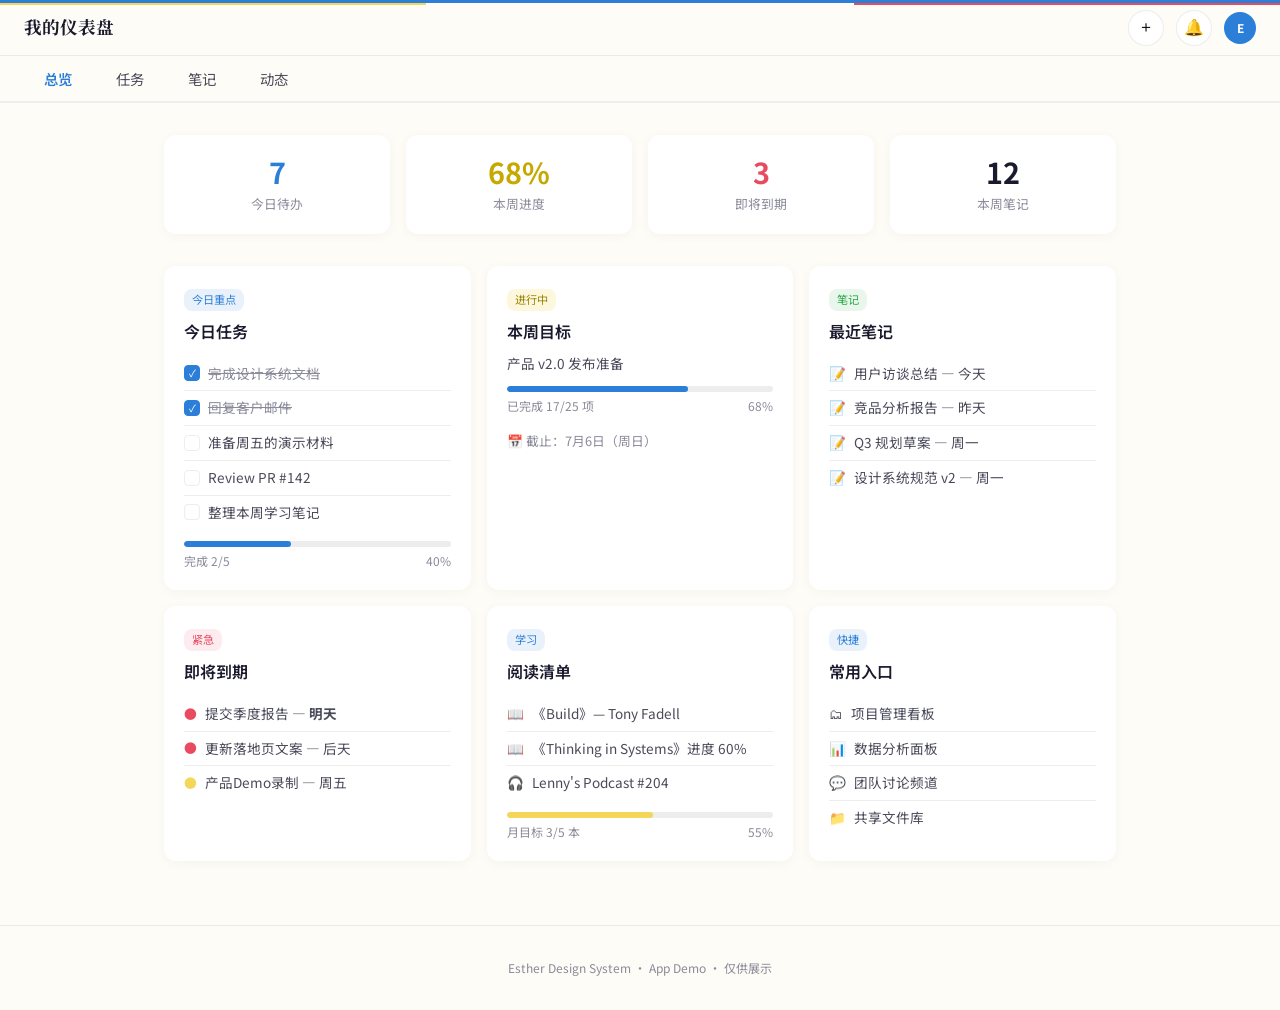
==== demo-app.html @ 191d3733 "del" ====
<!DOCTYPE html>
<html lang="zh-CN">
<head>
  <meta charset="UTF-8">
  <meta name="viewport" content="width=device-width, initial-scale=1.0">
  <title>个人仪表盘 — Demo</title>
  <link rel="preconnect" href="https://fonts.googleapis.com">
  <link rel="preconnect" href="https://fonts.gstatic.com" crossorigin>
  <link href="https://fonts.googleapis.com/css2?family=Noto+Sans+SC:wght@400;500;700&family=Noto+Serif+SC:wght@700&display=swap" rel="stylesheet">
  <style>
    /* === CSS变量 === */
    :root {
      --blue: #2B7FD8;
      --yellow: #F4D758;
      --red: #E84A5F;
      --cream: #fefcf6;
      --ink: #1A1A2E;
      --ink-light: #4A4A5A;
      --ink-faint: #8A8A9A;
      --card-bg: #fff;
      --border: rgba(26,26,26,.08);
    }

    *, *::before, *::after { box-sizing: border-box; margin: 0; padding: 0; }

    body {
      font-family: 'Noto Sans SC', -apple-system, 'PingFang SC', 'Helvetica Neue', sans-serif;
      font-size: 15px;
      line-height: 1.6;
      color: var(--ink);
      background: var(--cream);
    }

    ::selection {
      background: var(--yellow);
      color: var(--ink);
    }

    /* === 三色装饰条 === */
    body::before {
      content: '';
      position: fixed;
      top: 0;
      left: 0;
      right: 0;
      height: 3px;
      background: var(--blue);
      z-index: 9999;
    }
    body::after {
      content: '';
      position: fixed;
      top: 3px;
      left: 0;
      width: 33.3%;
      height: 2px;
      background: var(--yellow);
      z-index: 9999;
    }
    .tricolor-red {
      position: fixed;
      top: 3px;
      right: 0;
      width: 33.3%;
      height: 2px;
      background: var(--red);
      z-index: 9999;
      pointer-events: none;
    }

    /* === Fixed Header === */
    .app-header {
      position: sticky;
      top: 0;
      z-index: 100;
      height: 56px;
      background: var(--cream);
      border-bottom: 1px solid var(--border);
      display: flex;
      align-items: center;
      justify-content: space-between;
      padding: 0 1.5rem;
    }

    .app-header h1 {
      font-family: 'Noto Serif SC', serif;
      font-size: 1.1rem;
      font-weight: 700;
    }

    .header-actions {
      display: flex;
      align-items: center;
      gap: 12px;
    }

    .btn-icon {
      width: 36px;
      height: 36px;
      border-radius: 50%;
      border: 1.5px solid var(--border);
      background: var(--card-bg);
      cursor: pointer;
      display: flex;
      align-items: center;
      justify-content: center;
      font-size: 1rem;
      transition: all .2s;
    }

    .btn-icon:hover {
      border-color: var(--blue);
      color: var(--blue);
    }

    .avatar {
      width: 32px;
      height: 32px;
      border-radius: 50%;
      background: var(--blue);
      color: #fff;
      display: flex;
      align-items: center;
      justify-content: center;
      font-size: 0.75rem;
      font-weight: 700;
    }

    /* === Tab栏 === */
    .tab-bar {
      display: flex;
      gap: 4px;
      overflow-x: auto;
      border-bottom: 2px solid #eee;
      padding: 0 1.5rem;
      background: var(--cream);
      position: sticky;
      top: 56px;
      z-index: 99;
    }

    .tab {
      padding: 12px 20px;
      border: none;
      background: transparent;
      cursor: pointer;
      font-size: 0.9rem;
      color: var(--ink-light);
      border-bottom: 2px solid transparent;
      margin-bottom: -2px;
      transition: all .2s;
      white-space: nowrap;
      font-family: inherit;
    }

    .tab.active {
      border-bottom-color: var(--blue);
      color: var(--blue);
      font-weight: 600;
    }

    .tab:hover:not(.active) {
      color: var(--ink);
    }

    /* === 内容区 === */
    .app-content {
      max-width: 1000px;
      margin: 0 auto;
      padding: 2rem 1.5rem;
    }

    /* === 统计条 === */
    .stats-row {
      display: grid;
      grid-template-columns: repeat(auto-fit, minmax(140px, 1fr));
      gap: 1rem;
      margin-bottom: 2rem;
    }

    .stat-card {
      background: var(--card-bg);
      border-radius: 12px;
      padding: 1.25rem;
      box-shadow: 0 2px 12px rgba(0,0,0,.04);
      text-align: center;
    }

    .stat-card .stat-number {
      font-size: 1.8rem;
      font-weight: 700;
      color: var(--ink);
      line-height: 1.2;
    }

    .stat-card .stat-number.blue { color: var(--blue); }
    .stat-card .stat-number.yellow { color: #c5a800; }
    .stat-card .stat-number.red { color: var(--red); }

    .stat-card .stat-label {
      font-size: 0.8rem;
      color: var(--ink-faint);
      margin-top: 4px;
    }

    /* === 卡片网格 === */
    .card-grid {
      display: grid;
      grid-template-columns: repeat(auto-fill, minmax(280px, 1fr));
      gap: 1rem;
    }

    .app-card {
      background: var(--card-bg);
      border-radius: 12px;
      padding: 1.25rem;
      box-shadow: 0 2px 12px rgba(0,0,0,.04);
      transition: transform .2s, box-shadow .2s;
      cursor: pointer;
    }

    .app-card:hover {
      transform: translateY(-2px);
      box-shadow: 0 8px 24px rgba(0,0,0,.08);
    }

    .app-card h3 {
      font-size: 1rem;
      font-weight: 600;
      margin-bottom: 0.5rem;
    }

    .app-card p {
      font-size: 0.85rem;
      color: var(--ink-light);
    }

    .card-badge {
      display: inline-block;
      padding: 2px 8px;
      border-radius: 8px;
      font-size: 0.7rem;
      background: rgba(43,127,216,0.1);
      color: var(--blue);
      margin-bottom: 0.5rem;
    }

    .card-badge.yellow {
      background: rgba(244,215,88,0.2);
      color: #9a8400;
    }

    .card-badge.red {
      background: rgba(232,74,95,0.1);
      color: var(--red);
    }

    .card-badge.green {
      background: rgba(40,167,69,0.1);
      color: #28a745;
    }

    /* === 卡片内列表 === */
    .card-list {
      list-style: none;
      margin-top: 0.75rem;
    }

    .card-list li {
      padding: 6px 0;
      font-size: 0.85rem;
      color: var(--ink-light);
      border-bottom: 1px solid var(--border);
      display: flex;
      align-items: center;
      gap: 8px;
    }

    .card-list li:last-child {
      border-bottom: none;
    }

    .card-list .check {
      width: 16px;
      height: 16px;
      border-radius: 4px;
      border: 1.5px solid var(--border);
      flex-shrink: 0;
    }

    .card-list .check.done {
      background: var(--blue);
      border-color: var(--blue);
      position: relative;
    }

    .card-list .check.done::after {
      content: '✓';
      color: #fff;
      font-size: 10px;
      position: absolute;
      top: 50%;
      left: 50%;
      transform: translate(-50%, -50%);
    }

    .card-list .done-text {
      text-decoration: line-through;
      color: var(--ink-faint);
    }

    /* === 进度条 === */
    .progress-bar {
      width: 100%;
      height: 6px;
      background: var(--border);
      border-radius: 3px;
      margin-top: 0.75rem;
      overflow: hidden;
    }

    .progress-bar .fill {
      height: 100%;
      border-radius: 3px;
      background: var(--blue);
      transition: width .3s;
    }

    .progress-bar .fill.yellow { background: var(--yellow); }
    .progress-bar .fill.red { background: var(--red); }

    .progress-label {
      display: flex;
      justify-content: space-between;
      font-size: 0.75rem;
      color: var(--ink-faint);
      margin-top: 4px;
    }

    /* === 列表视图 === */
    .list-view {
      display: flex;
      flex-direction: column;
      gap: 0.75rem;
    }

    .list-item {
      background: var(--card-bg);
      border-radius: 12px;
      padding: 1rem 1.25rem;
      box-shadow: 0 2px 12px rgba(0,0,0,.04);
      display: flex;
      align-items: center;
      gap: 1rem;
      transition: transform .2s, box-shadow .2s;
      cursor: pointer;
    }

    .list-item:hover {
      transform: translateY(-1px);
      box-shadow: 0 6px 20px rgba(0,0,0,.06);
    }

    .list-item-icon {
      width: 40px;
      height: 40px;
      border-radius: 10px;
      display: flex;
      align-items: center;
      justify-content: center;
      font-size: 1.2rem;
      flex-shrink: 0;
      background: rgba(43,127,216,0.08);
    }

    .list-item-body {
      flex: 1;
      min-width: 0;
    }

    .list-item-body h4 {
      font-size: 0.9rem;
      font-weight: 600;
      margin-bottom: 2px;
    }

    .list-item-body p {
      font-size: 0.8rem;
      color: var(--ink-faint);
      white-space: nowrap;
      overflow: hidden;
      text-overflow: ellipsis;
    }

    .list-item-meta {
      font-size: 0.75rem;
      color: var(--ink-faint);
      white-space: nowrap;
    }

    /* === 大卡片 === */
    .card-wide {
      grid-column: 1 / -1;
    }

    /* === 时间线 === */
    .timeline {
      margin-top: 1rem;
    }

    .timeline-item {
      display: flex;
      gap: 12px;
      padding-bottom: 1rem;
      position: relative;
    }

    .timeline-item:not(:last-child)::before {
      content: '';
      position: absolute;
      left: 5px;
      top: 14px;
      bottom: 0;
      width: 1.5px;
      background: var(--border);
    }

    .timeline-dot {
      width: 12px;
      height: 12px;
      border-radius: 50%;
      background: var(--blue);
      flex-shrink: 0;
      margin-top: 4px;
    }

    .timeline-dot.yellow { background: var(--yellow); }
    .timeline-dot.red { background: var(--red); }

    .timeline-body {
      flex: 1;
    }

    .timeline-body .time {
      font-size: 0.7rem;
      color: var(--ink-faint);
    }

    .timeline-body .desc {
      font-size: 0.85rem;
      color: var(--ink-light);
    }

    /* === Section标题 === */
    .section-title {
      font-size: 0.8rem;
      font-weight: 600;
      color: var(--ink-faint);
      text-transform: uppercase;
      letter-spacing: 0.5px;
      margin-bottom: 1rem;
    }

    /* === Tab内容切换 === */
    .tab-content { display: none; }
    .tab-content.active { display: block; }

    /* === Modal === */
    .modal-overlay {
      position: fixed;
      inset: 0;
      z-index: 1000;
      background: rgba(0,0,0,.6);
      backdrop-filter: blur(4px);
      display: none;
      align-items: center;
      justify-content: center;
    }

    .modal-overlay.active {
      display: flex;
    }

    .modal-content {
      background: var(--cream);
      border-radius: 16px;
      padding: 2rem;
      max-width: 560px;
      width: 90%;
      max-height: 80vh;
      overflow-y: auto;
      position: relative;
    }

    .modal-close {
      position: absolute;
      top: 1rem; right: 1rem;
      width: 36px; height: 36px;
      border-radius: 50%;
      background: var(--card-bg);
      border: none;
      cursor: pointer;
      font-size: 1.2rem;
      display: flex;
      align-items: center;
      justify-content: center;
    }

    .modal-content h2 {
      font-family: 'Noto Serif SC', serif;
      font-size: 1.2rem;
      margin-bottom: 1rem;
    }

    .modal-content .app-input {
      margin-bottom: 0.75rem;
    }

    /* === 输入框 === */
    .app-input {
      border: 1.5px solid var(--border);
      border-radius: 8px;
      padding: 10px 14px;
      font-size: 0.9rem;
      transition: border-color .2s;
      background: var(--card-bg);
      width: 100%;
      font-family: inherit;
    }

    .app-input:focus {
      outline: none;
      border-color: var(--blue);
      box-shadow: 0 0 0 3px rgba(43,127,216,0.1);
    }

    /* === 按钮 === */
    .btn-primary {
      background: var(--blue);
      color: #fff;
      border: none;
      border-radius: 8px;
      padding: 10px 20px;
      font-size: 0.9rem;
      font-weight: 500;
      cursor: pointer;
      transition: opacity .2s;
      font-family: inherit;
    }

    .btn-primary:hover {
      opacity: 0.9;
    }

    /* === Footer === */
    .app-footer {
      text-align: center;
      padding: 2rem 1rem;
      font-size: 0.75rem;
      color: var(--ink-faint);
      border-top: 1px solid var(--border);
      margin-top: 2rem;
    }

    /* === 响应式 === */
    @media (max-width: 600px) {
      .app-content { padding: 1.5rem 1rem; }
      .card-grid { grid-template-columns: 1fr; }
      .stats-row { grid-template-columns: repeat(2, 1fr); }
      .list-item-meta { display: none; }
    }
  </style>
</head>
<body>

  <!-- 三色装饰条（红） -->
  <div class="tricolor-red"></div>

  <!-- ====== Fixed Header ====== -->
  <header class="app-header">
    <h1>我的仪表盘</h1>
    <div class="header-actions">
      <button class="btn-icon" onclick="openModal()" title="新建任务">＋</button>
      <button class="btn-icon" title="通知">🔔</button>
      <div class="avatar">E</div>
    </div>
  </header>

  <!-- ====== Tab栏 ====== -->
  <div class="tab-bar">
    <button class="tab active" data-tab="tab-overview">总览</button>
    <button class="tab" data-tab="tab-tasks">任务</button>
    <button class="tab" data-tab="tab-notes">笔记</button>
    <button class="tab" data-tab="tab-activity">动态</button>
  </div>

  <!-- ====== 内容区 ====== -->
  <main class="app-content">

    <!-- Tab: 总览 -->
    <div class="tab-content active" id="tab-overview">

      <!-- 统计数据 -->
      <div class="stats-row">
        <div class="stat-card">
          <div class="stat-number blue">7</div>
          <div class="stat-label">今日待办</div>
        </div>
        <div class="stat-card">
          <div class="stat-number yellow">68%</div>
          <div class="stat-label">本周进度</div>
        </div>
        <div class="stat-card">
          <div class="stat-number red">3</div>
          <div class="stat-label">即将到期</div>
        </div>
        <div class="stat-card">
          <div class="stat-number">12</div>
          <div class="stat-label">本周笔记</div>
        </div>
      </div>

      <!-- 看板卡片 -->
      <div class="card-grid">

        <!-- 今日任务 -->
        <div class="app-card">
          <span class="card-badge">今日重点</span>
          <h3>今日任务</h3>
          <ul class="card-list">
            <li><span class="check done"></span><span class="done-text">完成设计系统文档</span></li>
            <li><span class="check done"></span><span class="done-text">回复客户邮件</span></li>
            <li><span class="check"></span>准备周五的演示材料</li>
            <li><span class="check"></span>Review PR #142</li>
            <li><span class="check"></span>整理本周学习笔记</li>
          </ul>
          <div class="progress-bar"><div class="fill" style="width: 40%;"></div></div>
          <div class="progress-label"><span>完成 2/5</span><span>40%</span></div>
        </div>

        <!-- 本周进度 -->
        <div class="app-card">
          <span class="card-badge yellow">进行中</span>
          <h3>本周目标</h3>
          <p style="margin-bottom: 0.75rem;">产品 v2.0 发布准备</p>
          <div class="progress-bar"><div class="fill" style="width: 68%;"></div></div>
          <div class="progress-label"><span>已完成 17/25 项</span><span>68%</span></div>
          <div style="margin-top: 1rem;">
            <p style="font-size: 0.8rem; color: var(--ink-faint);">📅 截止：7月6日（周日）</p>
          </div>
        </div>

        <!-- 最近笔记 -->
        <div class="app-card">
          <span class="card-badge green">笔记</span>
          <h3>最近笔记</h3>
          <ul class="card-list">
            <li><span style="color: var(--blue);">📝</span> 用户访谈总结 — 今天</li>
            <li><span style="color: var(--blue);">📝</span> 竞品分析报告 — 昨天</li>
            <li><span style="color: var(--blue);">📝</span> Q3 规划草案 — 周一</li>
            <li><span style="color: var(--blue);">📝</span> 设计系统规范 v2 — 周一</li>
          </ul>
        </div>

        <!-- 即将到期 -->
        <div class="app-card">
          <span class="card-badge red">紧急</span>
          <h3>即将到期</h3>
          <ul class="card-list">
            <li>
              <span style="color: var(--red); font-size: 0.8rem;">●</span>
              <span>提交季度报告 — <strong>明天</strong></span>
            </li>
            <li>
              <span style="color: var(--red); font-size: 0.8rem;">●</span>
              <span>更新落地页文案 — 后天</span>
            </li>
            <li>
              <span style="color: var(--yellow); font-size: 0.8rem;">●</span>
              <span>产品Demo录制 — 周五</span>
            </li>
          </ul>
        </div>

        <!-- 阅读清单 -->
        <div class="app-card">
          <span class="card-badge">学习</span>
          <h3>阅读清单</h3>
          <ul class="card-list">
            <li><span>📖</span>《Build》— Tony Fadell</li>
            <li><span>📖</span>《Thinking in Systems》进度 60%</li>
            <li><span>🎧</span> Lenny's Podcast #204</li>
          </ul>
          <div class="progress-bar"><div class="fill yellow" style="width: 55%;"></div></div>
          <div class="progress-label"><span>月目标 3/5 本</span><span>55%</span></div>
        </div>

        <!-- 快捷入口 -->
        <div class="app-card">
          <span class="card-badge">快捷</span>
          <h3>常用入口</h3>
          <ul class="card-list">
            <li><span>🗂</span> 项目管理看板</li>
            <li><span>📊</span> 数据分析面板</li>
            <li><span>💬</span> 团队讨论频道</li>
            <li><span>📁</span> 共享文件库</li>
          </ul>
        </div>

      </div>
    </div>

    <!-- Tab: 任务 -->
    <div class="tab-content" id="tab-tasks">
      <div class="section-title">进行中 · 5项</div>
      <div class="list-view">
        <div class="list-item">
          <div class="list-item-icon">📋</div>
          <div class="list-item-body">
            <h4>准备周五产品演示</h4>
            <p>包含新功能演示流程、数据面板展示、用户反馈回顾</p>
          </div>
          <div class="list-item-meta">7月5日</div>
        </div>
        <div class="list-item">
          <div class="list-item-icon">🎨</div>
          <div class="list-item-body">
            <h4>设计系统组件更新</h4>
            <p>更新 Button、Card、Modal 组件至 v2 规范</p>
          </div>
          <div class="list-item-meta">7月6日</div>
        </div>
        <div class="list-item">
          <div class="list-item-icon">📝</div>
          <div class="list-item-body">
            <h4>用户访谈报告整理</h4>
            <p>整合上周 5 场用户访谈的关键洞察</p>
          </div>
          <div class="list-item-meta">7月7日</div>
        </div>
        <div class="list-item">
          <div class="list-item-icon">🔧</div>
          <div class="list-item-body">
            <h4>Review PR #142 性能优化</h4>
            <p>首页加载时间优化，目标 < 2s</p>
          </div>
          <div class="list-item-meta">7月4日</div>
        </div>
        <div class="list-item">
          <div class="list-item-icon">📊</div>
          <div class="list-item-body">
            <h4>Q3 季度报告</h4>
            <p>汇总 Q2 数据，制定 Q3 OKR 和资源计划</p>
          </div>
          <div class="list-item-meta">7月5日</div>
        </div>
      </div>

      <div class="section-title" style="margin-top: 2rem;">已完成 · 本周</div>
      <div class="list-view">
        <div class="list-item" style="opacity: 0.6;">
          <div class="list-item-icon">✅</div>
          <div class="list-item-body">
            <h4 style="text-decoration: line-through;">完成设计系统文档</h4>
            <p>所有基础组件文档已更新</p>
          </div>
          <div class="list-item-meta">已完成</div>
        </div>
        <div class="list-item" style="opacity: 0.6;">
          <div class="list-item-icon">✅</div>
          <div class="list-item-body">
            <h4 style="text-decoration: line-through;">回复客户邮件</h4>
            <p>回复了 A 公司关于合作方案的确认</p>
          </div>
          <div class="list-item-meta">已完成</div>
        </div>
      </div>
    </div>

    <!-- Tab: 笔记 -->
    <div class="tab-content" id="tab-notes">
      <div class="section-title">最近笔记</div>
      <div class="card-grid">
        <div class="app-card">
          <span class="card-badge">访谈</span>
          <h3>用户访谈总结</h3>
          <p>5位用户的共性反馈：1) 首页信息密度偏高；2) 搜索功能不够直觉；3) 希望有快捷操作入口…</p>
          <p style="font-size: 0.75rem; color: var(--ink-faint); margin-top: 0.5rem;">今天 10:30 · 1,240字</p>
        </div>
        <div class="app-card">
          <span class="card-badge yellow">分析</span>
          <h3>竞品分析报告</h3>
          <p>对比了 Notion、Linear、Craft 三款产品的信息架构和交互模式，提炼出 6 个可借鉴的设计点…</p>
          <p style="font-size: 0.75rem; color: var(--ink-faint); margin-top: 0.5rem;">昨天 16:20 · 3,800字</p>
        </div>
        <div class="app-card">
          <span class="card-badge green">规划</span>
          <h3>Q3 规划草案</h3>
          <p>核心目标：用户留存率提升 15%、完成 v2.0 发布、建立设计系统完整文档库…</p>
          <p style="font-size: 0.75rem; color: var(--ink-faint); margin-top: 0.5rem;">周一 09:00 · 2,100字</p>
        </div>
        <div class="app-card">
          <span class="card-badge">设计</span>
          <h3>设计系统规范 v2</h3>
          <p>更新了色彩系统、间距规范、字体层级，新增了 App 型页面和长内容页面模板…</p>
          <p style="font-size: 0.75rem; color: var(--ink-faint); margin-top: 0.5rem;">周一 14:00 · 5,600字</p>
        </div>
        <div class="app-card">
          <span class="card-badge red">思考</span>
          <h3>关于简洁的思考</h3>
          <p>Less is more 不是去掉东西，是找到那个"刚好"的点。像日本料理一样，每一刀都有意义…</p>
          <p style="font-size: 0.75rem; color: var(--ink-faint); margin-top: 0.5rem;">上周五 22:10 · 680字</p>
        </div>
        <div class="app-card">
          <span class="card-badge">读书</span>
          <h3>《Build》读书笔记</h3>
          <p>Tony Fadell 关于"opinion"的观点很有启发——产品经理的核心能力是形成观点并为之辩护…</p>
          <p style="font-size: 0.75rem; color: var(--ink-faint); margin-top: 0.5rem;">上周四 21:30 · 1,500字</p>
        </div>
      </div>
    </div>

    <!-- Tab: 动态 -->
    <div class="tab-content" id="tab-activity">
      <div class="section-title">今日动态</div>
      <div class="app-card" style="margin-bottom: 2rem;">
        <div class="timeline">
          <div class="timeline-item">
            <div class="timeline-dot"></div>
            <div class="timeline-body">
              <div class="time">10:30</div>
              <div class="desc">完成「用户访谈总结」笔记，共 1,240 字</div>
            </div>
          </div>
          <div class="timeline-item">
            <div class="timeline-dot yellow"></div>
            <div class="timeline-body">
              <div class="time">09:45</div>
              <div class="desc">将「回复客户邮件」标记为已完成</div>
            </div>
          </div>
          <div class="timeline-item">
            <div class="timeline-dot"></div>
            <div class="timeline-body">
              <div class="time">09:15</div>
              <div class="desc">将「完成设计系统文档」标记为已完成</div>
            </div>
          </div>
          <div class="timeline-item">
            <div class="timeline-dot red"></div>
            <div class="timeline-body">
              <div class="time">08:30</div>
              <div class="desc">新增任务「提交季度报告」，截止明天</div>
            </div>
          </div>
        </div>
      </div>

      <div class="section-title">昨天</div>
      <div class="app-card" style="margin-bottom: 2rem;">
        <div class="timeline">
          <div class="timeline-item">
            <div class="timeline-dot"></div>
            <div class="timeline-body">
              <div class="time">16:20</div>
              <div class="desc">完成「竞品分析报告」，共 3,800 字</div>
            </div>
          </div>
          <div class="timeline-item">
            <div class="timeline-dot yellow"></div>
            <div class="timeline-body">
              <div class="time">14:00</div>
              <div class="desc">本周目标进度更新至 60%</div>
            </div>
          </div>
          <div class="timeline-item">
            <div class="timeline-dot"></div>
            <div class="timeline-body">
              <div class="time">11:30</div>
              <div class="desc">完成 3 项任务，新增 2 项任务</div>
            </div>
          </div>
          <div class="timeline-item">
            <div class="timeline-dot"></div>
            <div class="timeline-body">
              <div class="time">09:00</div>
              <div class="desc">开始新的一天，5 项待办</div>
            </div>
          </div>
        </div>
      </div>
    </div>

  </main>

  <!-- ====== Footer ====== -->
  <footer class="app-footer">
    Esther Design System · App Demo · 仅供展示
  </footer>

  <!-- ====== Modal: 新建任务 ====== -->
  <div class="modal-overlay" id="modal">
    <div class="modal-content">
      <button class="modal-close" onclick="closeModal()">×</button>
      <h2>新建任务</h2>
      <input class="app-input" type="text" placeholder="任务名称">
      <input class="app-input" type="text" placeholder="截止日期（如 7月10日）">
      <textarea class="app-input" rows="3" placeholder="备注说明（可选）" style="resize: vertical;"></textarea>
      <div style="margin-top: 1rem; display: flex; gap: 0.5rem; justify-content: flex-end;">
        <button class="btn-primary" onclick="closeModal()">创建任务</button>
      </div>
    </div>
  </div>

  <!-- ====== JS ====== -->
  <script>
    // Tab切换
    document.querySelectorAll('.tab').forEach(tab => {
      tab.addEventListener('click', () => {
        document.querySelectorAll('.tab').forEach(t => t.classList.remove('active'));
        document.querySelectorAll('.tab-content').forEach(c => c.classList.remove('active'));
        tab.classList.add('active');
        document.getElementById(tab.dataset.tab).classList.add('active');
      });
    });

    // Modal
    function openModal() {
      document.getElementById('modal').classList.add('active');
    }
    function closeModal() {
      document.getElementById('modal').classList.remove('active');
    }

    // 点击 overlay 关闭
    document.getElementById('modal').addEventListener('click', (e) => {
      if (e.target === e.currentTarget) closeModal();
    });
  </script>

</body>
</html>
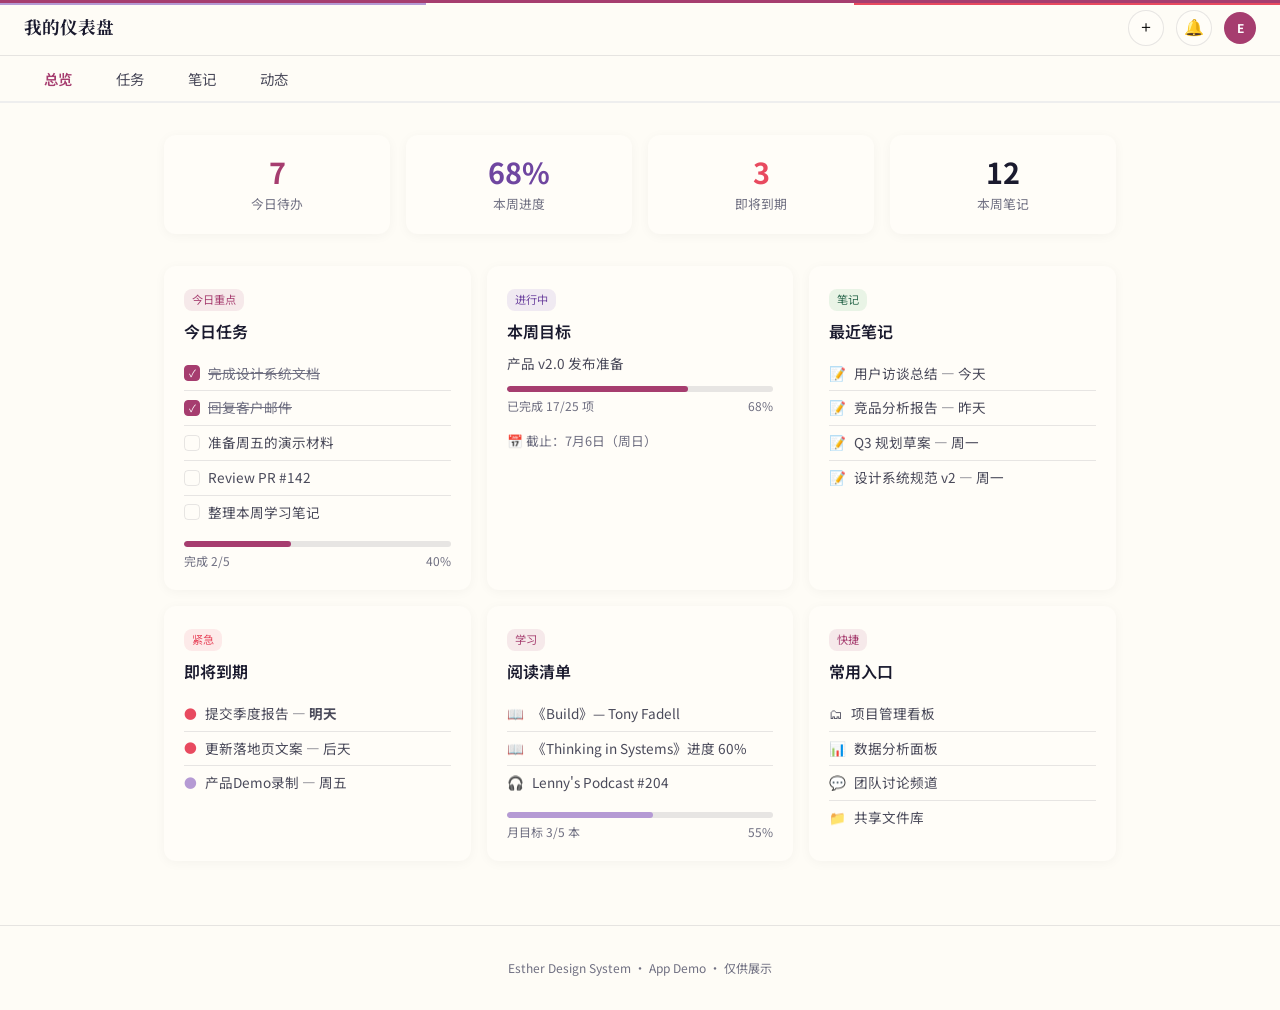
==== commit 67e194ee: "feat: tokens.json 作为设计令牌唯一来源 配色、字号、间距、字体加载原先散在 12 个 HTML 的 :root 和各份文档里, 改一个色要手工搜替 10 多个文件,漏一个就不一致。现" ====
--- a/demo-app.html
+++ b/demo-app.html
@@ -9,17 +9,84 @@
   <link href="https://fonts.googleapis.com/css2?family=Noto+Sans+SC:wght@400;500;700&family=Noto+Serif+SC:wght@700&display=swap" rel="stylesheet">
   <style>
     /* === CSS变量 === */
+    /* tokens:start — generated by scripts/build_tokens.py, do not edit */
     :root {
-      --blue: #2B7FD8;
-      --yellow: #F4D758;
-      --red: #E84A5F;
-      --cream: #fefcf6;
-      --ink: #1A1A2E;
-      --ink-light: #4A4A5A;
-      --ink-faint: #8A8A9A;
-      --card-bg: #fff;
-      --border: rgba(26,26,26,.08);
-    }
+      /* ==== v2.2.0 品牌色（语义命名） ==== */
+      --brand: #A63D6F;  /* 莓果玫红 · 主色 60% */
+      --brand-deep: #88325B;  /* 莓果深调 · 主色加深 */
+      --brand-soft: #F4E1EA;  /* 莓果浅晕 · 浅色块 */
+      --accent: #B59AD4;  /* 藤萝紫 · 强调色 30% */
+      --accent-ink: #885CBA;  /* 藤萝深调 · 强调色文字安全变体 */
+      --accent-deep: #6F46A0;  /* 藤萝浓调 · 强调色 chip 文字 */
+      --accent-soft: #EAE2F3;  /* 藤萝浅晕 · 浅色块 */
+      --pop: #E84A5F;  /* 点缀红 · 点缀色 10% */
+      --pop-ink: #DD1C36;  /* 点缀深红 · 点缀色文字安全变体 */
+      --pop-deep: #B00F25;  /* 点缀浓红 · 点缀色 chip 文字 */
+      --cream: #fefcf6;  /* 暖底主色 · 背景 */
+      --cream-dark: #faf6eb;  /* 深奶底 · 背景 */
+      --card-bg: #FFFDF8;  /* 卡片底 · 背景 */
+      --ink: #1A1A2E;  /* 墨色 · 正文 */
+      --ink-light: #4A4A5A;  /* 次要墨 · 次要文字 */
+      --ink-faint: #6F6F81;  /* 浅墨 · 辅助文字 */
+      --dark-panel: #201826;  /* 梅黑面板 · 深色面板 */
+      --term-bg: #151821;  /* 终端底 · 具名例外 */
+      --term-green: #4ADE80;  /* 终端绿 · 具名例外 */
+      --panel-green: #2D6A4F;  /* 功能绿 · 功能色 */
+      --paper: #F5F0E8;  /* 纸感底 · 肌理 */
+      --paper-line: #D4C9B5;  /* 纸感线 · 肌理 */
+      --hairline: #E8E4D9;  /* 细分隔线 · 边框 */
+      /* ==== 半透明 ==== */
+      --border: rgba(26, 26, 46, 0.10);
+      --border-strong: rgba(26, 26, 46, 0.18);
+      --shadow: rgba(26, 26, 46, 0.08);
+      --brand-wash: rgba(166, 61, 111, 0.08);
+      --accent-wash: rgba(181, 154, 212, 0.25);
+      --pop-wash: rgba(232, 74, 95, 0.12);
+      --green-wash: rgba(45, 106, 79, 0.12);
+      /* ==== 代码/终端面板 · 具名例外（其他场景禁用冷调） ==== */
+      --code-bg: #1A1B26;  /* 深色代码面板底 */
+      --code-tb: #2D2D3A;  /* macOS 窗口标题栏底 */
+      --code-fg: #A9B1D6;  /* 正文 */
+      --code-kw: #BB9AF7;  /* 关键字 */
+      --code-fn: #7AA2F7;  /* 函数名 */
+      --code-str: #9ECE6A;  /* 字符串 */
+      --code-num: #FF9E64;  /* 数字/字面量 */
+      --code-cmt: #8A94BE;  /* 注释 */
+      --code-file: #A3A9BD;  /* 标题栏文件名 */
+      --code-lt-fg: var(--ink-light);  /* 浅底代码面板 · 正文 */
+      --code-lt-kw: var(--accent-ink);  /* 浅底代码面板 · 关键字 */
+      --code-lt-fn: var(--brand);  /* 浅底代码面板 · 函数名 */
+      --code-lt-str: var(--panel-green);  /* 浅底代码面板 · 字符串 */
+      --code-lt-num: var(--pop-ink);  /* 浅底代码面板 · 数字/字面量 */
+      --code-lt-cmt: var(--ink-faint);  /* 浅底代码面板 · 注释 */
+      /* ==== 字体栈 ==== */
+      --font-serif: 'Huiwen Mincho', 'Noto Serif SC', 'Songti SC', 'STSong', serif;
+      --font-sans: 'Noto Sans SC', 'PingFang SC', 'Hiragino Sans GB', 'Microsoft YaHei', system-ui, sans-serif;
+      --font-display: 'Fraunces', 'Noto Serif SC', serif;
+      --font-script: 'Caveat', 'Noto Serif SC', cursive;
+      --font-mono: 'Fira Code', 'SFMono-Regular', Consolas, monospace;
+      /* ==== fluid 字号 ==== */
+      --fs-hero: clamp(2.8rem, 7vw, 5.5rem);
+      --fs-section-title: clamp(1.6rem, 4vw, 2.6rem);
+      --fs-card-title: clamp(1.15rem, 2vw, 1.4rem);
+      --fs-body: clamp(0.98rem, 1.6vw, 1rem);
+      --fs-small: clamp(0.78rem, 1.2vw, 0.85rem);
+      --fs-deco-number: clamp(3rem, 8vw, 7rem);
+      /* ==== 间距 ==== */
+      --sp-section: clamp(80px, 12vh, 160px);
+      --sp-block: clamp(40px, 6vw, 100px);
+      --sp-card-pad: clamp(28px, 3vw, 44px);
+      --sp-gap: clamp(24px, 3vw, 48px);
+      --sp-max-width: 1300px;
+      /* ==== 旧变量名兼容层（新代码请勿使用） ==== */
+      --blue: var(--brand);
+      --blue-deep: var(--brand-deep);
+      --yellow: var(--accent);
+      --yellow-soft: var(--accent-soft);
+      --red: var(--pop);
+      --accent-light: var(--accent);
+    }
+/* tokens:end */
 
     *, *::before, *::after { box-sizing: border-box; margin: 0; padding: 0; }
 
@@ -194,7 +261,7 @@
     }
 
     .stat-card .stat-number.blue { color: var(--blue); }
-    .stat-card .stat-number.yellow { color: #c5a800; }
+    .stat-card .stat-number.yellow { color: #6F46A0; }
     .stat-card .stat-number.red { color: var(--red); }
 
     .stat-card .stat-label {
@@ -240,14 +307,14 @@
       padding: 2px 8px;
       border-radius: 8px;
       font-size: 0.7rem;
-      background: rgba(43,127,216,0.1);
+      background: rgba(166,61,111,0.1);
       color: var(--blue);
       margin-bottom: 0.5rem;
     }
 
     .card-badge.yellow {
-      background: rgba(244,215,88,0.2);
-      color: #9a8400;
+      background: rgba(181,154,212,0.2);
+      color: #6F46A0;
     }
 
     .card-badge.red {
@@ -257,7 +324,7 @@
 
     .card-badge.green {
       background: rgba(40,167,69,0.1);
-      color: #28a745;
+      color: #2D6A4F;
     }
 
     /* === 卡片内列表 === */
@@ -370,7 +437,7 @@
       justify-content: center;
       font-size: 1.2rem;
       flex-shrink: 0;
-      background: rgba(43,127,216,0.08);
+      background: rgba(166,61,111,0.08);
     }
 
     .list-item-body {
@@ -531,7 +598,7 @@
     .app-input:focus {
       outline: none;
       border-color: var(--blue);
-      box-shadow: 0 0 0 3px rgba(43,127,216,0.1);
+      box-shadow: 0 0 0 3px rgba(166,61,111,0.1);
     }
 
     /* === 按钮 === */
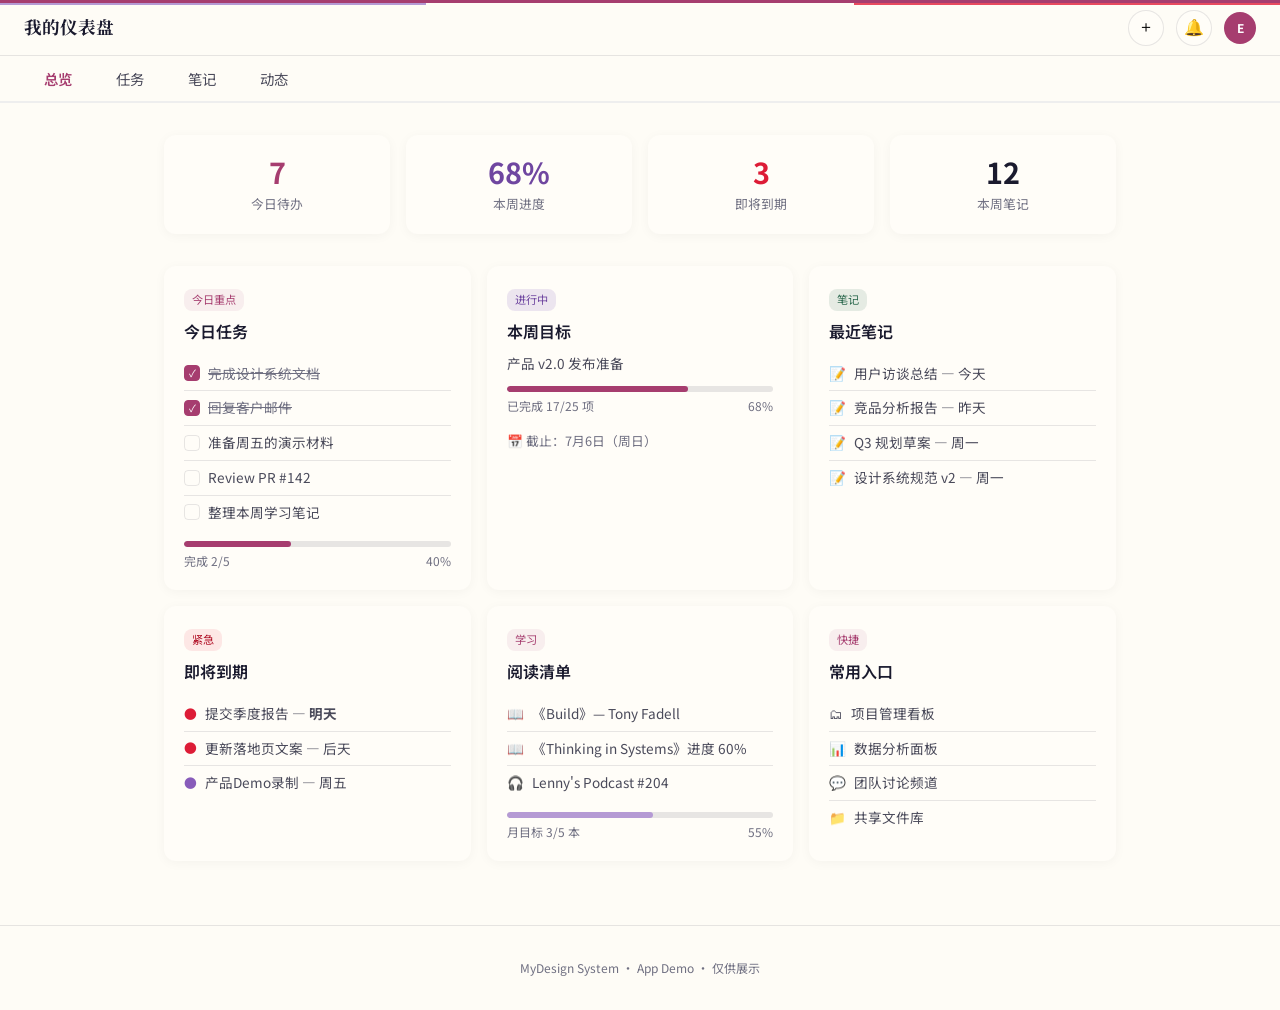
==== commit 61682f5c: "fix: 模板与 demo 的 P0 违规（无障碍 / 字体加载 / 配色） 这些不是风格问题,是会让页面真的用不了的缺陷：  - 键盘焦点环被抹掉。.app-input:focus{outline:" ====
--- a/demo-app.html
+++ b/demo-app.html
@@ -6,7 +6,7 @@
   <title>个人仪表盘 — Demo</title>
   <link rel="preconnect" href="https://fonts.googleapis.com">
   <link rel="preconnect" href="https://fonts.gstatic.com" crossorigin>
-  <link href="https://fonts.googleapis.com/css2?family=Noto+Sans+SC:wght@400;500;700&family=Noto+Serif+SC:wght@700&display=swap" rel="stylesheet">
+  <link href="https://fonts.googleapis.com/css2?family=Fraunces:ital,opsz,wght@0,9..144,300..900;1,9..144,300..900&family=Caveat:wght@400..700&family=Noto+Serif+SC:wght@300..900&family=Noto+Sans+SC:wght@300..900&family=Fira+Code:wght@400..600&display=swap" rel="stylesheet">
   <style>
     /* === CSS变量 === */
     /* tokens:start — generated by scripts/build_tokens.py, do not edit */
@@ -91,7 +91,7 @@
     *, *::before, *::after { box-sizing: border-box; margin: 0; padding: 0; }
 
     body {
-      font-family: 'Noto Sans SC', -apple-system, 'PingFang SC', 'Helvetica Neue', sans-serif;
+      font-family: var(--font-sans);
       font-size: 15px;
       line-height: 1.6;
       color: var(--ink);
@@ -99,7 +99,7 @@
     }
 
     ::selection {
-      background: var(--yellow);
+      background: var(--accent);
       color: var(--ink);
     }
 
@@ -111,7 +111,7 @@
       left: 0;
       right: 0;
       height: 3px;
-      background: var(--blue);
+      background: var(--brand);
       z-index: 9999;
     }
     body::after {
@@ -121,7 +121,7 @@
       left: 0;
       width: 33.3%;
       height: 2px;
-      background: var(--yellow);
+      background: var(--accent);
       z-index: 9999;
     }
     .tricolor-red {
@@ -130,7 +130,7 @@
       right: 0;
       width: 33.3%;
       height: 2px;
-      background: var(--red);
+      background: var(--pop);
       z-index: 9999;
       pointer-events: none;
     }
@@ -176,15 +176,15 @@
     }
 
     .btn-icon:hover {
-      border-color: var(--blue);
-      color: var(--blue);
+      border-color: var(--brand);
+      color: var(--brand);
     }
 
     .avatar {
       width: 32px;
       height: 32px;
       border-radius: 50%;
-      background: var(--blue);
+      background: var(--brand);
       color: #fff;
       display: flex;
       align-items: center;
@@ -221,8 +221,8 @@
     }
 
     .tab.active {
-      border-bottom-color: var(--blue);
-      color: var(--blue);
+      border-bottom-color: var(--brand);
+      color: var(--brand);
       font-weight: 600;
     }
 
@@ -260,9 +260,9 @@
       line-height: 1.2;
     }
 
-    .stat-card .stat-number.blue { color: var(--blue); }
-    .stat-card .stat-number.yellow { color: #6F46A0; }
-    .stat-card .stat-number.red { color: var(--red); }
+    .stat-card .stat-number.blue { color: var(--brand); }
+    .stat-card .stat-number.yellow { color: var(--accent-deep); }
+    .stat-card .stat-number.red { color: var(--pop-ink); }
 
     .stat-card .stat-label {
       font-size: 0.8rem;
@@ -307,24 +307,24 @@
       padding: 2px 8px;
       border-radius: 8px;
       font-size: 0.7rem;
-      background: rgba(166,61,111,0.1);
-      color: var(--blue);
+      background: var(--brand-wash);
+      color: var(--brand);
       margin-bottom: 0.5rem;
     }
 
     .card-badge.yellow {
-      background: rgba(181,154,212,0.2);
-      color: #6F46A0;
+      background: var(--accent-wash);
+      color: var(--accent-deep);
     }
 
     .card-badge.red {
-      background: rgba(232,74,95,0.1);
-      color: var(--red);
+      background: var(--pop-wash);
+      color: var(--pop-deep);
     }
 
     .card-badge.green {
-      background: rgba(40,167,69,0.1);
-      color: #2D6A4F;
+      background: var(--green-wash);
+      color: var(--panel-green);
     }
 
     /* === 卡片内列表 === */
@@ -356,8 +356,8 @@
     }
 
     .card-list .check.done {
-      background: var(--blue);
-      border-color: var(--blue);
+      background: var(--brand);
+      border-color: var(--brand);
       position: relative;
     }
 
@@ -389,12 +389,12 @@
     .progress-bar .fill {
       height: 100%;
       border-radius: 3px;
-      background: var(--blue);
+      background: var(--brand);
       transition: width .3s;
     }
 
-    .progress-bar .fill.yellow { background: var(--yellow); }
-    .progress-bar .fill.red { background: var(--red); }
+    .progress-bar .fill.yellow { background: var(--accent); }
+    .progress-bar .fill.red { background: var(--pop); }
 
     .progress-label {
       display: flex;
@@ -496,13 +496,13 @@
       width: 12px;
       height: 12px;
       border-radius: 50%;
-      background: var(--blue);
+      background: var(--brand);
       flex-shrink: 0;
       margin-top: 4px;
     }
 
-    .timeline-dot.yellow { background: var(--yellow); }
-    .timeline-dot.red { background: var(--red); }
+    .timeline-dot.yellow { background: var(--accent); }
+    .timeline-dot.red { background: var(--pop); }
 
     .timeline-body {
       flex: 1;
@@ -596,14 +596,18 @@
     }
 
     .app-input:focus {
+      border-color: var(--brand);
+      box-shadow: 0 0 0 3px var(--brand-wash);
+    }
+
+    /* 只对鼠标点击消掉方框；键盘 Tab 仍由全局 :focus-visible 画出焦点环 */
+    .app-input:focus:not(:focus-visible) {
       outline: none;
-      border-color: var(--blue);
-      box-shadow: 0 0 0 3px rgba(166,61,111,0.1);
     }
 
     /* === 按钮 === */
     .btn-primary {
-      background: var(--blue);
+      background: var(--brand);
       color: #fff;
       border: none;
       border-radius: 8px;
@@ -635,6 +639,45 @@
       .card-grid { grid-template-columns: 1fr; }
       .stats-row { grid-template-columns: repeat(2, 1fr); }
       .list-item-meta { display: none; }
+    }
+  
+    /* ds:a11y-focus */
+    /* 键盘可达性：只在键盘导航时显形，鼠标点击不出现难看的外框。
+       两层 box-shadow 保证焦点环在任何底色上都看得见（浅底靠品牌色，深底靠奶白色）。 */
+    a:focus-visible,
+    button:focus-visible,
+    [tabindex]:focus-visible,
+    [onclick]:focus-visible,
+    input:focus-visible,
+    textarea:focus-visible,
+    select:focus-visible,
+    summary:focus-visible {
+      outline: 2px solid var(--brand);
+      outline-offset: 3px;
+      border-radius: 3px;
+      box-shadow: 0 0 0 5px var(--cream), 0 0 0 7px var(--brand-soft);
+    }
+    :focus:not(:focus-visible) { outline: none; }
+  
+    /* ds:reduced-motion */
+    /* 前庭功能障碍用户会因视差/位移动效眩晕，系统开了"减少动态效果"就全部停掉。
+       用 !important + 极短时长而不是 none：保留动画的结束状态，避免元素停在起始的透明态。 */
+    @media (prefers-reduced-motion: reduce) {
+      *, *::before, *::after {
+        animation-duration: 0.01ms !important;
+        animation-iteration-count: 1 !important;
+        transition-duration: 0.01ms !important;
+        scroll-behavior: auto !important;
+      }
+      .reveal, [class*="reveal"] { opacity: 1 !important; transform: none !important; }
+    }
+  
+    /* ds:bp-900 */
+    @media (max-width: 900px) {
+      .app-content { padding: var(--sp-block) 1.25rem; }
+      .card-grid { grid-template-columns: 1fr; }
+      .stats-row { grid-template-columns: repeat(2, 1fr); }
+      .app-header { flex-wrap: wrap; gap: 0.75rem; }
     }
   </style>
 </head>
@@ -722,10 +765,10 @@
           <span class="card-badge green">笔记</span>
           <h3>最近笔记</h3>
           <ul class="card-list">
-            <li><span style="color: var(--blue);">📝</span> 用户访谈总结 — 今天</li>
-            <li><span style="color: var(--blue);">📝</span> 竞品分析报告 — 昨天</li>
-            <li><span style="color: var(--blue);">📝</span> Q3 规划草案 — 周一</li>
-            <li><span style="color: var(--blue);">📝</span> 设计系统规范 v2 — 周一</li>
+            <li><span style="color: var(--brand);">📝</span> 用户访谈总结 — 今天</li>
+            <li><span style="color: var(--brand);">📝</span> 竞品分析报告 — 昨天</li>
+            <li><span style="color: var(--brand);">📝</span> Q3 规划草案 — 周一</li>
+            <li><span style="color: var(--brand);">📝</span> 设计系统规范 v2 — 周一</li>
           </ul>
         </div>
 
@@ -735,15 +778,15 @@
           <h3>即将到期</h3>
           <ul class="card-list">
             <li>
-              <span style="color: var(--red); font-size: 0.8rem;">●</span>
+              <span style="color: var(--pop-ink); font-size: 0.8rem;">●</span>
               <span>提交季度报告 — <strong>明天</strong></span>
             </li>
             <li>
-              <span style="color: var(--red); font-size: 0.8rem;">●</span>
+              <span style="color: var(--pop-ink); font-size: 0.8rem;">●</span>
               <span>更新落地页文案 — 后天</span>
             </li>
             <li>
-              <span style="color: var(--yellow); font-size: 0.8rem;">●</span>
+              <span style="color: var(--accent-ink); font-size: 0.8rem;">●</span>
               <span>产品Demo录制 — 周五</span>
             </li>
           </ul>
@@ -962,7 +1005,7 @@
 
   <!-- ====== Footer ====== -->
   <footer class="app-footer">
-    Esther Design System · App Demo · 仅供展示
+    MyDesign System · App Demo · 仅供展示
   </footer>
 
   <!-- ====== Modal: 新建任务 ====== -->
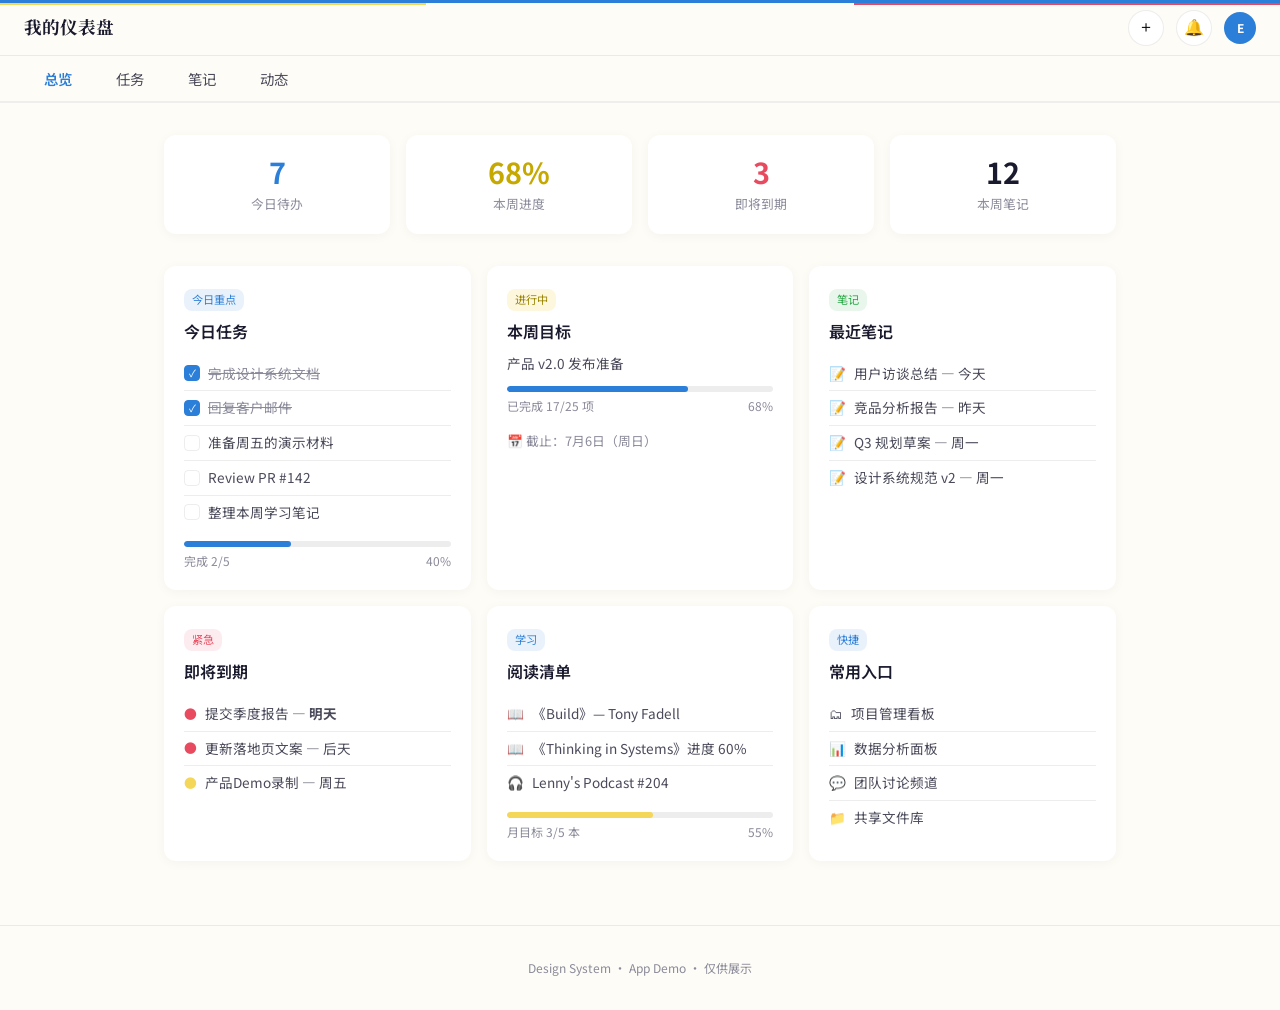
==== commit 2e166dad: "Initial commit" ====
--- a/demo-app.html
+++ b/demo-app.html
@@ -6,92 +6,25 @@
   <title>个人仪表盘 — Demo</title>
   <link rel="preconnect" href="https://fonts.googleapis.com">
   <link rel="preconnect" href="https://fonts.gstatic.com" crossorigin>
-  <link href="https://fonts.googleapis.com/css2?family=Fraunces:ital,opsz,wght@0,9..144,300..900;1,9..144,300..900&family=Caveat:wght@400..700&family=Noto+Serif+SC:wght@300..900&family=Noto+Sans+SC:wght@300..900&family=Fira+Code:wght@400..600&display=swap" rel="stylesheet">
+  <link href="https://fonts.googleapis.com/css2?family=Noto+Sans+SC:wght@400;500;700&family=Noto+Serif+SC:wght@700&display=swap" rel="stylesheet">
   <style>
     /* === CSS变量 === */
-    /* tokens:start — generated by scripts/build_tokens.py, do not edit */
     :root {
-      /* ==== v2.2.0 品牌色（语义命名） ==== */
-      --brand: #A63D6F;  /* 莓果玫红 · 主色 60% */
-      --brand-deep: #88325B;  /* 莓果深调 · 主色加深 */
-      --brand-soft: #F4E1EA;  /* 莓果浅晕 · 浅色块 */
-      --accent: #B59AD4;  /* 藤萝紫 · 强调色 30% */
-      --accent-ink: #885CBA;  /* 藤萝深调 · 强调色文字安全变体 */
-      --accent-deep: #6F46A0;  /* 藤萝浓调 · 强调色 chip 文字 */
-      --accent-soft: #EAE2F3;  /* 藤萝浅晕 · 浅色块 */
-      --pop: #E84A5F;  /* 点缀红 · 点缀色 10% */
-      --pop-ink: #DD1C36;  /* 点缀深红 · 点缀色文字安全变体 */
-      --pop-deep: #B00F25;  /* 点缀浓红 · 点缀色 chip 文字 */
-      --cream: #fefcf6;  /* 暖底主色 · 背景 */
-      --cream-dark: #faf6eb;  /* 深奶底 · 背景 */
-      --card-bg: #FFFDF8;  /* 卡片底 · 背景 */
-      --ink: #1A1A2E;  /* 墨色 · 正文 */
-      --ink-light: #4A4A5A;  /* 次要墨 · 次要文字 */
-      --ink-faint: #6F6F81;  /* 浅墨 · 辅助文字 */
-      --dark-panel: #201826;  /* 梅黑面板 · 深色面板 */
-      --term-bg: #151821;  /* 终端底 · 具名例外 */
-      --term-green: #4ADE80;  /* 终端绿 · 具名例外 */
-      --panel-green: #2D6A4F;  /* 功能绿 · 功能色 */
-      --paper: #F5F0E8;  /* 纸感底 · 肌理 */
-      --paper-line: #D4C9B5;  /* 纸感线 · 肌理 */
-      --hairline: #E8E4D9;  /* 细分隔线 · 边框 */
-      /* ==== 半透明 ==== */
-      --border: rgba(26, 26, 46, 0.10);
-      --border-strong: rgba(26, 26, 46, 0.18);
-      --shadow: rgba(26, 26, 46, 0.08);
-      --brand-wash: rgba(166, 61, 111, 0.08);
-      --accent-wash: rgba(181, 154, 212, 0.25);
-      --pop-wash: rgba(232, 74, 95, 0.12);
-      --green-wash: rgba(45, 106, 79, 0.12);
-      /* ==== 代码/终端面板 · 具名例外（其他场景禁用冷调） ==== */
-      --code-bg: #1A1B26;  /* 深色代码面板底 */
-      --code-tb: #2D2D3A;  /* macOS 窗口标题栏底 */
-      --code-fg: #A9B1D6;  /* 正文 */
-      --code-kw: #BB9AF7;  /* 关键字 */
-      --code-fn: #7AA2F7;  /* 函数名 */
-      --code-str: #9ECE6A;  /* 字符串 */
-      --code-num: #FF9E64;  /* 数字/字面量 */
-      --code-cmt: #8A94BE;  /* 注释 */
-      --code-file: #A3A9BD;  /* 标题栏文件名 */
-      --code-lt-fg: var(--ink-light);  /* 浅底代码面板 · 正文 */
-      --code-lt-kw: var(--accent-ink);  /* 浅底代码面板 · 关键字 */
-      --code-lt-fn: var(--brand);  /* 浅底代码面板 · 函数名 */
-      --code-lt-str: var(--panel-green);  /* 浅底代码面板 · 字符串 */
-      --code-lt-num: var(--pop-ink);  /* 浅底代码面板 · 数字/字面量 */
-      --code-lt-cmt: var(--ink-faint);  /* 浅底代码面板 · 注释 */
-      /* ==== 字体栈 ==== */
-      --font-serif: 'Huiwen Mincho', 'Noto Serif SC', 'Songti SC', 'STSong', serif;
-      --font-sans: 'Noto Sans SC', 'PingFang SC', 'Hiragino Sans GB', 'Microsoft YaHei', system-ui, sans-serif;
-      --font-display: 'Fraunces', 'Noto Serif SC', serif;
-      --font-script: 'Caveat', 'Noto Serif SC', cursive;
-      --font-mono: 'Fira Code', 'SFMono-Regular', Consolas, monospace;
-      /* ==== fluid 字号 ==== */
-      --fs-hero: clamp(2.8rem, 7vw, 5.5rem);
-      --fs-section-title: clamp(1.6rem, 4vw, 2.6rem);
-      --fs-card-title: clamp(1.15rem, 2vw, 1.4rem);
-      --fs-body: clamp(0.98rem, 1.6vw, 1rem);
-      --fs-small: clamp(0.78rem, 1.2vw, 0.85rem);
-      --fs-deco-number: clamp(3rem, 8vw, 7rem);
-      /* ==== 间距 ==== */
-      --sp-section: clamp(80px, 12vh, 160px);
-      --sp-block: clamp(40px, 6vw, 100px);
-      --sp-card-pad: clamp(28px, 3vw, 44px);
-      --sp-gap: clamp(24px, 3vw, 48px);
-      --sp-max-width: 1300px;
-      /* ==== 旧变量名兼容层（新代码请勿使用） ==== */
-      --blue: var(--brand);
-      --blue-deep: var(--brand-deep);
-      --yellow: var(--accent);
-      --yellow-soft: var(--accent-soft);
-      --red: var(--pop);
-      --accent-light: var(--accent);
-    }
-/* tokens:end */
+      --blue: #2B7FD8;
+      --yellow: #F4D758;
+      --red: #E84A5F;
+      --cream: #fefcf6;
+      --ink: #1A1A2E;
+      --ink-light: #4A4A5A;
+      --ink-faint: #8A8A9A;
+      --card-bg: #fff;
+      --border: rgba(26,26,26,.08);
+    }
 
     *, *::before, *::after { box-sizing: border-box; margin: 0; padding: 0; }
 
     body {
-      font-family: var(--font-sans);
+      font-family: 'Noto Sans SC', -apple-system, 'PingFang SC', 'Helvetica Neue', sans-serif;
       font-size: 15px;
       line-height: 1.6;
       color: var(--ink);
@@ -99,7 +32,7 @@
     }
 
     ::selection {
-      background: var(--accent);
+      background: var(--yellow);
       color: var(--ink);
     }
 
@@ -111,7 +44,7 @@
       left: 0;
       right: 0;
       height: 3px;
-      background: var(--brand);
+      background: var(--blue);
       z-index: 9999;
     }
     body::after {
@@ -121,7 +54,7 @@
       left: 0;
       width: 33.3%;
       height: 2px;
-      background: var(--accent);
+      background: var(--yellow);
       z-index: 9999;
     }
     .tricolor-red {
@@ -130,7 +63,7 @@
       right: 0;
       width: 33.3%;
       height: 2px;
-      background: var(--pop);
+      background: var(--red);
       z-index: 9999;
       pointer-events: none;
     }
@@ -176,15 +109,15 @@
     }
 
     .btn-icon:hover {
-      border-color: var(--brand);
-      color: var(--brand);
+      border-color: var(--blue);
+      color: var(--blue);
     }
 
     .avatar {
       width: 32px;
       height: 32px;
       border-radius: 50%;
-      background: var(--brand);
+      background: var(--blue);
       color: #fff;
       display: flex;
       align-items: center;
@@ -221,8 +154,8 @@
     }
 
     .tab.active {
-      border-bottom-color: var(--brand);
-      color: var(--brand);
+      border-bottom-color: var(--blue);
+      color: var(--blue);
       font-weight: 600;
     }
 
@@ -260,9 +193,9 @@
       line-height: 1.2;
     }
 
-    .stat-card .stat-number.blue { color: var(--brand); }
-    .stat-card .stat-number.yellow { color: var(--accent-deep); }
-    .stat-card .stat-number.red { color: var(--pop-ink); }
+    .stat-card .stat-number.blue { color: var(--blue); }
+    .stat-card .stat-number.yellow { color: #c5a800; }
+    .stat-card .stat-number.red { color: var(--red); }
 
     .stat-card .stat-label {
       font-size: 0.8rem;
@@ -307,24 +240,24 @@
       padding: 2px 8px;
       border-radius: 8px;
       font-size: 0.7rem;
-      background: var(--brand-wash);
-      color: var(--brand);
+      background: rgba(43,127,216,0.1);
+      color: var(--blue);
       margin-bottom: 0.5rem;
     }
 
     .card-badge.yellow {
-      background: var(--accent-wash);
-      color: var(--accent-deep);
+      background: rgba(244,215,88,0.2);
+      color: #9a8400;
     }
 
     .card-badge.red {
-      background: var(--pop-wash);
-      color: var(--pop-deep);
+      background: rgba(232,74,95,0.1);
+      color: var(--red);
     }
 
     .card-badge.green {
-      background: var(--green-wash);
-      color: var(--panel-green);
+      background: rgba(40,167,69,0.1);
+      color: #28a745;
     }
 
     /* === 卡片内列表 === */
@@ -356,8 +289,8 @@
     }
 
     .card-list .check.done {
-      background: var(--brand);
-      border-color: var(--brand);
+      background: var(--blue);
+      border-color: var(--blue);
       position: relative;
     }
 
@@ -389,12 +322,12 @@
     .progress-bar .fill {
       height: 100%;
       border-radius: 3px;
-      background: var(--brand);
+      background: var(--blue);
       transition: width .3s;
     }
 
-    .progress-bar .fill.yellow { background: var(--accent); }
-    .progress-bar .fill.red { background: var(--pop); }
+    .progress-bar .fill.yellow { background: var(--yellow); }
+    .progress-bar .fill.red { background: var(--red); }
 
     .progress-label {
       display: flex;
@@ -437,7 +370,7 @@
       justify-content: center;
       font-size: 1.2rem;
       flex-shrink: 0;
-      background: rgba(166,61,111,0.08);
+      background: rgba(43,127,216,0.08);
     }
 
     .list-item-body {
@@ -496,13 +429,13 @@
       width: 12px;
       height: 12px;
       border-radius: 50%;
-      background: var(--brand);
+      background: var(--blue);
       flex-shrink: 0;
       margin-top: 4px;
     }
 
-    .timeline-dot.yellow { background: var(--accent); }
-    .timeline-dot.red { background: var(--pop); }
+    .timeline-dot.yellow { background: var(--yellow); }
+    .timeline-dot.red { background: var(--red); }
 
     .timeline-body {
       flex: 1;
@@ -596,18 +529,14 @@
     }
 
     .app-input:focus {
-      border-color: var(--brand);
-      box-shadow: 0 0 0 3px var(--brand-wash);
-    }
-
-    /* 只对鼠标点击消掉方框；键盘 Tab 仍由全局 :focus-visible 画出焦点环 */
-    .app-input:focus:not(:focus-visible) {
       outline: none;
+      border-color: var(--blue);
+      box-shadow: 0 0 0 3px rgba(43,127,216,0.1);
     }
 
     /* === 按钮 === */
     .btn-primary {
-      background: var(--brand);
+      background: var(--blue);
       color: #fff;
       border: none;
       border-radius: 8px;
@@ -639,45 +568,6 @@
       .card-grid { grid-template-columns: 1fr; }
       .stats-row { grid-template-columns: repeat(2, 1fr); }
       .list-item-meta { display: none; }
-    }
-  
-    /* ds:a11y-focus */
-    /* 键盘可达性：只在键盘导航时显形，鼠标点击不出现难看的外框。
-       两层 box-shadow 保证焦点环在任何底色上都看得见（浅底靠品牌色，深底靠奶白色）。 */
-    a:focus-visible,
-    button:focus-visible,
-    [tabindex]:focus-visible,
-    [onclick]:focus-visible,
-    input:focus-visible,
-    textarea:focus-visible,
-    select:focus-visible,
-    summary:focus-visible {
-      outline: 2px solid var(--brand);
-      outline-offset: 3px;
-      border-radius: 3px;
-      box-shadow: 0 0 0 5px var(--cream), 0 0 0 7px var(--brand-soft);
-    }
-    :focus:not(:focus-visible) { outline: none; }
-  
-    /* ds:reduced-motion */
-    /* 前庭功能障碍用户会因视差/位移动效眩晕，系统开了"减少动态效果"就全部停掉。
-       用 !important + 极短时长而不是 none：保留动画的结束状态，避免元素停在起始的透明态。 */
-    @media (prefers-reduced-motion: reduce) {
-      *, *::before, *::after {
-        animation-duration: 0.01ms !important;
-        animation-iteration-count: 1 !important;
-        transition-duration: 0.01ms !important;
-        scroll-behavior: auto !important;
-      }
-      .reveal, [class*="reveal"] { opacity: 1 !important; transform: none !important; }
-    }
-  
-    /* ds:bp-900 */
-    @media (max-width: 900px) {
-      .app-content { padding: var(--sp-block) 1.25rem; }
-      .card-grid { grid-template-columns: 1fr; }
-      .stats-row { grid-template-columns: repeat(2, 1fr); }
-      .app-header { flex-wrap: wrap; gap: 0.75rem; }
     }
   </style>
 </head>
@@ -765,10 +655,10 @@
           <span class="card-badge green">笔记</span>
           <h3>最近笔记</h3>
           <ul class="card-list">
-            <li><span style="color: var(--brand);">📝</span> 用户访谈总结 — 今天</li>
-            <li><span style="color: var(--brand);">📝</span> 竞品分析报告 — 昨天</li>
-            <li><span style="color: var(--brand);">📝</span> Q3 规划草案 — 周一</li>
-            <li><span style="color: var(--brand);">📝</span> 设计系统规范 v2 — 周一</li>
+            <li><span style="color: var(--blue);">📝</span> 用户访谈总结 — 今天</li>
+            <li><span style="color: var(--blue);">📝</span> 竞品分析报告 — 昨天</li>
+            <li><span style="color: var(--blue);">📝</span> Q3 规划草案 — 周一</li>
+            <li><span style="color: var(--blue);">📝</span> 设计系统规范 v2 — 周一</li>
           </ul>
         </div>
 
@@ -778,15 +668,15 @@
           <h3>即将到期</h3>
           <ul class="card-list">
             <li>
-              <span style="color: var(--pop-ink); font-size: 0.8rem;">●</span>
+              <span style="color: var(--red); font-size: 0.8rem;">●</span>
               <span>提交季度报告 — <strong>明天</strong></span>
             </li>
             <li>
-              <span style="color: var(--pop-ink); font-size: 0.8rem;">●</span>
+              <span style="color: var(--red); font-size: 0.8rem;">●</span>
               <span>更新落地页文案 — 后天</span>
             </li>
             <li>
-              <span style="color: var(--accent-ink); font-size: 0.8rem;">●</span>
+              <span style="color: var(--yellow); font-size: 0.8rem;">●</span>
               <span>产品Demo录制 — 周五</span>
             </li>
           </ul>
@@ -1005,7 +895,7 @@
 
   <!-- ====== Footer ====== -->
   <footer class="app-footer">
-    MyDesign System · App Demo · 仅供展示
+    Design System · App Demo · 仅供展示
   </footer>
 
   <!-- ====== Modal: 新建任务 ====== -->
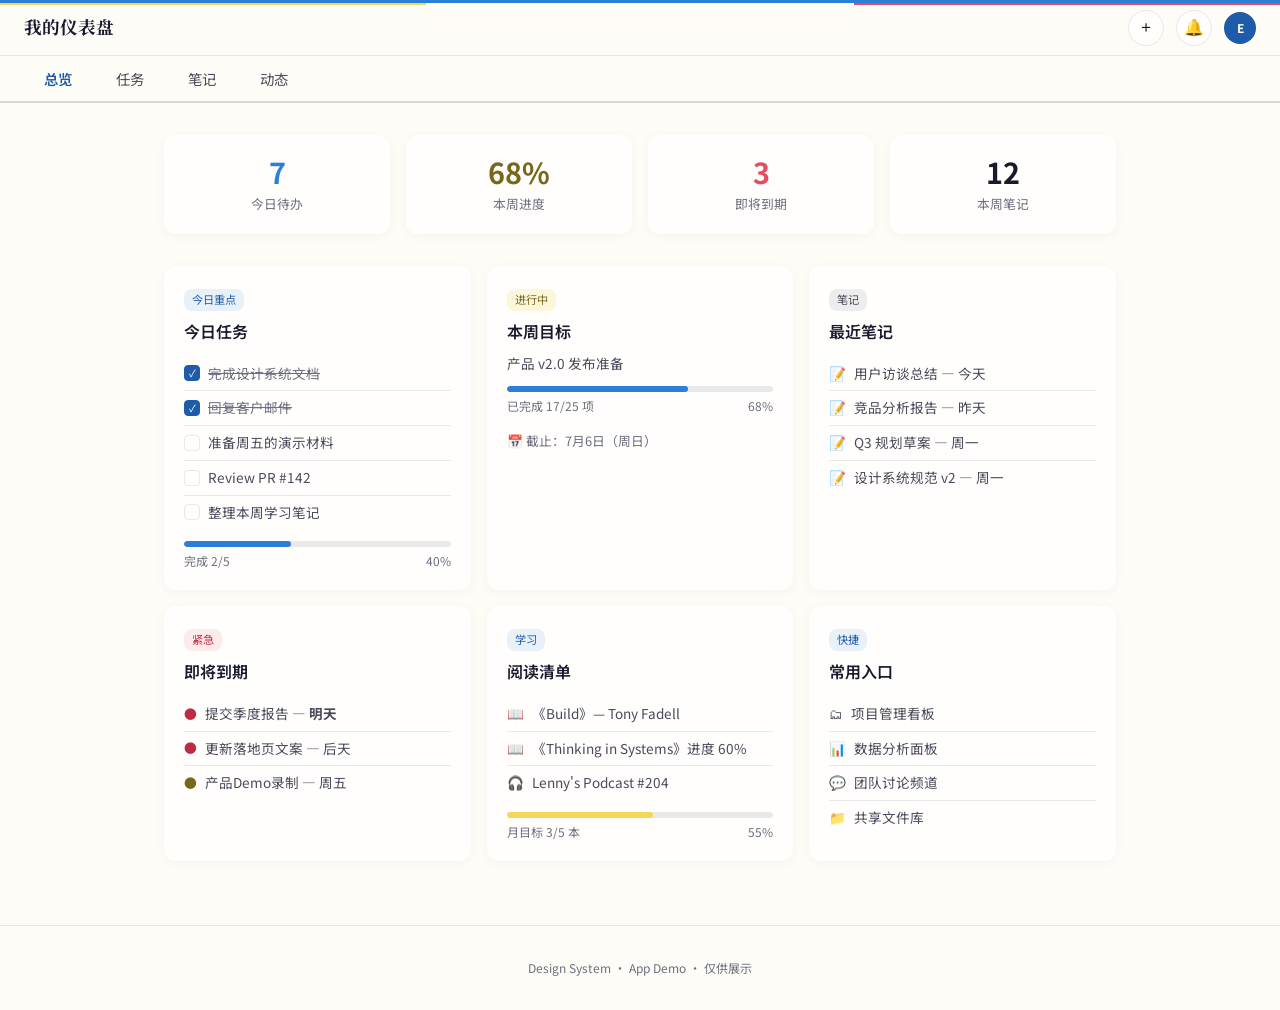
==== commit 5cf3851d: "fix(a11y): 5 个 demo 页令牌化，并顺手修掉三个坏掉的东西 demo-{app,cards,landing,layouts,readme-tutorial}.html：112 处颜色名" ====
--- a/demo-app.html
+++ b/demo-app.html
@@ -1,5 +1,5 @@
 <!DOCTYPE html>
-<html lang="zh-CN">
+<html lang="zh-CN" data-palette="rose">
 <head>
   <meta charset="UTF-8">
   <meta name="viewport" content="width=device-width, initial-scale=1.0">
@@ -7,19 +7,9 @@
   <link rel="preconnect" href="https://fonts.googleapis.com">
   <link rel="preconnect" href="https://fonts.gstatic.com" crossorigin>
   <link href="https://fonts.googleapis.com/css2?family=Noto+Sans+SC:wght@400;500;700&family=Noto+Serif+SC:wght@700&display=swap" rel="stylesheet">
+  <link rel="stylesheet" href="assets/palettes.css">
   <style>
     /* === CSS变量 === */
-    :root {
-      --blue: #2B7FD8;
-      --yellow: #F4D758;
-      --red: #E84A5F;
-      --cream: #fefcf6;
-      --ink: #1A1A2E;
-      --ink-light: #4A4A5A;
-      --ink-faint: #8A8A9A;
-      --card-bg: #fff;
-      --border: rgba(26,26,26,.08);
-    }
 
     *, *::before, *::after { box-sizing: border-box; margin: 0; padding: 0; }
 
@@ -32,7 +22,7 @@
     }
 
     ::selection {
-      background: var(--yellow);
+      background: var(--brand-accent);
       color: var(--ink);
     }
 
@@ -44,7 +34,7 @@
       left: 0;
       right: 0;
       height: 3px;
-      background: var(--blue);
+      background: var(--brand-primary);
       z-index: 9999;
     }
     body::after {
@@ -54,7 +44,7 @@
       left: 0;
       width: 33.3%;
       height: 2px;
-      background: var(--yellow);
+      background: var(--brand-accent);
       z-index: 9999;
     }
     .tricolor-red {
@@ -63,7 +53,7 @@
       right: 0;
       width: 33.3%;
       height: 2px;
-      background: var(--red);
+      background: var(--brand-pop);
       z-index: 9999;
       pointer-events: none;
     }
@@ -109,16 +99,17 @@
     }
 
     .btn-icon:hover {
-      border-color: var(--blue);
-      color: var(--blue);
+      border-color: var(--brand-primary);
+      color: var(--brand-primary);
     }
 
     .avatar {
       width: 32px;
       height: 32px;
       border-radius: 50%;
-      background: var(--blue);
-      color: #fff;
+      /* 深底而非中间调：32px 圆内的字号算小字，中间调只保证大字（见门槛表）。 */
+      background: var(--brand-primary-deep);
+      color: var(--cream);
       display: flex;
       align-items: center;
       justify-content: center;
@@ -131,7 +122,7 @@
       display: flex;
       gap: 4px;
       overflow-x: auto;
-      border-bottom: 2px solid #eee;
+      border-bottom: 2px solid var(--border-strong);
       padding: 0 1.5rem;
       background: var(--cream);
       position: sticky;
@@ -154,8 +145,8 @@
     }
 
     .tab.active {
-      border-bottom-color: var(--blue);
-      color: var(--blue);
+      border-bottom-color: var(--brand-primary-deep);
+      color: var(--brand-primary-deep);
       font-weight: 600;
     }
 
@@ -193,9 +184,9 @@
       line-height: 1.2;
     }
 
-    .stat-card .stat-number.blue { color: var(--blue); }
-    .stat-card .stat-number.yellow { color: #c5a800; }
-    .stat-card .stat-number.red { color: var(--red); }
+    .stat-card .stat-number.blue { color: var(--brand-primary); }
+    .stat-card .stat-number.yellow { color: var(--brand-accent-ink); }
+    .stat-card .stat-number.red { color: var(--brand-pop); }
 
     .stat-card .stat-label {
       font-size: 0.8rem;
@@ -240,24 +231,26 @@
       padding: 2px 8px;
       border-radius: 8px;
       font-size: 0.7rem;
-      background: rgba(43,127,216,0.1);
-      color: var(--blue);
+      background: rgba(var(--brand-primary-rgb), .1);
+      color: var(--brand-primary-deep);
       margin-bottom: 0.5rem;
     }
 
     .card-badge.yellow {
-      background: rgba(244,215,88,0.2);
-      color: #9a8400;
+      background: rgba(var(--brand-accent-rgb), .2);
+      color: var(--brand-accent-ink);
     }
 
     .card-badge.red {
-      background: rgba(232,74,95,0.1);
-      color: var(--red);
-    }
-
+      background: rgba(var(--brand-pop-rgb), .1);
+      color: var(--brand-pop-deep);
+    }
+
+    /* 「笔记」这类中性状态没有第四个品牌色可用 —— 配色系统只有三个彩色令牌。
+       与其为 10 套配色各发明一个绿，不如用墨色，既克制也不撒谎。 */
     .card-badge.green {
-      background: rgba(40,167,69,0.1);
-      color: #28a745;
+      background: rgba(var(--ink-rgb), .07);
+      color: var(--ink-light);
     }
 
     /* === 卡片内列表 === */
@@ -289,14 +282,15 @@
     }
 
     .card-list .check.done {
-      background: var(--blue);
-      border-color: var(--blue);
+      /* 同上：10px 的 ✓ 是小字，必须落在 *_deep 实底上。 */
+      background: var(--brand-primary-deep);
+      border-color: var(--brand-primary-deep);
       position: relative;
     }
 
     .card-list .check.done::after {
       content: '✓';
-      color: #fff;
+      color: var(--cream);
       font-size: 10px;
       position: absolute;
       top: 50%;
@@ -322,12 +316,12 @@
     .progress-bar .fill {
       height: 100%;
       border-radius: 3px;
-      background: var(--blue);
+      background: var(--brand-primary);
       transition: width .3s;
     }
 
-    .progress-bar .fill.yellow { background: var(--yellow); }
-    .progress-bar .fill.red { background: var(--red); }
+    .progress-bar .fill.yellow { background: var(--brand-accent); }
+    .progress-bar .fill.red { background: var(--brand-pop); }
 
     .progress-label {
       display: flex;
@@ -370,7 +364,7 @@
       justify-content: center;
       font-size: 1.2rem;
       flex-shrink: 0;
-      background: rgba(43,127,216,0.08);
+      background: rgba(var(--brand-primary-rgb), .08);
     }
 
     .list-item-body {
@@ -429,13 +423,13 @@
       width: 12px;
       height: 12px;
       border-radius: 50%;
-      background: var(--blue);
+      background: var(--brand-primary);
       flex-shrink: 0;
       margin-top: 4px;
     }
 
-    .timeline-dot.yellow { background: var(--yellow); }
-    .timeline-dot.red { background: var(--red); }
+    .timeline-dot.yellow { background: var(--brand-accent); }
+    .timeline-dot.red { background: var(--brand-pop); }
 
     .timeline-body {
       flex: 1;
@@ -530,14 +524,14 @@
 
     .app-input:focus {
       outline: none;
-      border-color: var(--blue);
-      box-shadow: 0 0 0 3px rgba(43,127,216,0.1);
+      border-color: var(--brand-primary);
+      box-shadow: 0 0 0 3px rgba(var(--brand-primary-rgb), .1);
     }
 
     /* === 按钮 === */
     .btn-primary {
-      background: var(--blue);
-      color: #fff;
+      background: var(--brand-primary);
+      color: var(--cream);
       border: none;
       border-radius: 8px;
       padding: 10px 20px;
@@ -655,10 +649,10 @@
           <span class="card-badge green">笔记</span>
           <h3>最近笔记</h3>
           <ul class="card-list">
-            <li><span style="color: var(--blue);">📝</span> 用户访谈总结 — 今天</li>
-            <li><span style="color: var(--blue);">📝</span> 竞品分析报告 — 昨天</li>
-            <li><span style="color: var(--blue);">📝</span> Q3 规划草案 — 周一</li>
-            <li><span style="color: var(--blue);">📝</span> 设计系统规范 v2 — 周一</li>
+            <li><span style="color: var(--brand-primary);">📝</span> 用户访谈总结 — 今天</li>
+            <li><span style="color: var(--brand-primary);">📝</span> 竞品分析报告 — 昨天</li>
+            <li><span style="color: var(--brand-primary);">📝</span> Q3 规划草案 — 周一</li>
+            <li><span style="color: var(--brand-primary);">📝</span> 设计系统规范 v2 — 周一</li>
           </ul>
         </div>
 
@@ -668,15 +662,15 @@
           <h3>即将到期</h3>
           <ul class="card-list">
             <li>
-              <span style="color: var(--red); font-size: 0.8rem;">●</span>
+              <span aria-hidden="true" style="color: var(--brand-pop-deep); font-size: 0.8rem;">●</span>
               <span>提交季度报告 — <strong>明天</strong></span>
             </li>
             <li>
-              <span style="color: var(--red); font-size: 0.8rem;">●</span>
+              <span aria-hidden="true" style="color: var(--brand-pop-deep); font-size: 0.8rem;">●</span>
               <span>更新落地页文案 — 后天</span>
             </li>
             <li>
-              <span style="color: var(--yellow); font-size: 0.8rem;">●</span>
+              <span aria-hidden="true" style="color: var(--brand-accent-ink); font-size: 0.8rem;">●</span>
               <span>产品Demo录制 — 周五</span>
             </li>
           </ul>
--- a/assets/palettes.css
+++ b/assets/palettes.css
@@ -0,0 +1,235 @@
+/* ═══════════════════════════════════════════════════════════════════════════
+   mydesign-system · 配色系统（A–E 五套，可切换）
+
+   切换方式 —— 改 <html> 上一个属性就够了：
+       <html lang="zh-CN" data-palette="c">
+   a=原色(默认) b=松墨 c=陶土 d=梅子 e=山墨
+
+   三层结构，页面只认第 2 层：
+     第 1 层  --p-*        五套配色的色值表。只有这里写十六进制。
+     第 2 层  --brand-* 等  语义令牌 + 兼容别名。所有页面 CSS 引用这一层。
+     第 3 层  全局细节      ::selection / :focus-visible / 减少动效。
+
+   为什么要两层：--blue / --yellow / --red 是「颜色名」，语义和色值绑死了 ——
+   配色 B 的主色是墨绿，还叫 --blue 就荒谬。加一层间接之后，仓库里现存的
+   200+ 处 var(--blue) 一处都不用改，照样跟着配色走。
+
+   注释里的数字是实测 WCAG 对比度。每套配色都过同一组 16 项门槛，
+   所以换配色只换性格、不换可读性。数值不是估的，是 palette_tools 算的。
+   ═══════════════════════════════════════════════════════════════════════════ */
+
+
+/* ── 第 1 层 · 五套配色色值表 ──────────────────────────────────────── */
+
+/* A · 原色 — Cobalt & Butter   日常首选 · 教程 · 科普   气质：明亮、亲和、可信赖 */
+:root,
+[data-palette="a"] {
+  --p-name: "A · 原色";
+
+  --p-primary:       #2B7FD8;  /* 3.99 on cream */
+  --p-primary-deep:  #1E5BA8;  /* 6.57 on cream */
+  --p-primary-soft:  #E2EEFE;  /* 主色浅底 */
+  --p-accent:        #F4D758;  /* ink on it 11.95 */
+  --p-accent-soft:   #FFF3CD;  /* 强调浅底 */
+  --p-accent-ink:    #78671B;  /* 5.05 on accent-soft */
+  --p-pop:           #E84A5F;  /* 3.67 on cream */
+  --p-pop-deep:      #BF2A44;  /* 5.64 on cream */
+  --p-cream:         #FEFCF6;  /* 页面底色 */
+  --p-cream-dark:    #FAF6EB;  /* 深一档色带 */
+  --p-card:          #FFFEFC;  /* 卡片底色 */
+  --p-ink:           #1A1A2E;  /* 16.63 on cream */
+  --p-ink-light:     #4A4A5A;  /* 8.46 on cream */
+  --p-ink-faint:     #6D6E7E;  /* 4.89 on cream / 4.65 on cream-dark */
+  --p-dark-panel:    #151821;  /* cream on it 17.28 */
+  --p-dark-panel-2:  #292B3C;  /* 面板次层 */
+
+  --p-ink-rgb:       26, 26, 46;
+  --p-primary-rgb:   43, 127, 216;
+  --p-accent-rgb:    244, 215, 88;
+  --p-pop-rgb:       232, 74, 95;
+}
+
+/* B · 松墨 — Ink Pine   长文 · 读书笔记 · 复盘   气质：文人、沉静、耐看 */
+[data-palette="b"] {
+  --p-name: "B · 松墨";
+
+  --p-primary:       #35774B;  /* 5.26 on cream */
+  --p-primary-deep:  #175830;  /* 8.27 on cream */
+  --p-primary-soft:  #DFF3E3;  /* 主色浅底 */
+  --p-accent:        #EEBC5D;  /* ink on it 9.40 */
+  --p-accent-soft:   #FEEED4;  /* 强调浅底 */
+  --p-accent-ink:    #846015;  /* 5.02 on accent-soft */
+  --p-pop:           #D15A42;  /* 3.90 on cream */
+  --p-pop-deep:      #AA3C27;  /* 6.05 on cream */
+  --p-cream:         #FEFCF6;  /* 页面底色 */
+  --p-cream-dark:    #F7F1E3;  /* 深一档色带 */
+  --p-card:          #FFFEFC;  /* 卡片底色 */
+  --p-ink:           #19211C;  /* 16.05 on cream */
+  --p-ink-light:     #454E48;  /* 8.40 on cream */
+  --p-ink-faint:     #646E68;  /* 5.15 on cream / 4.69 on cream-dark */
+  --p-dark-panel:    #0F1C15;  /* cream on it 17.10 */
+  --p-dark-panel-2:  #223028;  /* 面板次层 */
+
+  --p-ink-rgb:       25, 33, 28;
+  --p-primary-rgb:   53, 119, 75;
+  --p-accent-rgb:    238, 188, 93;
+  --p-pop-rgb:       209, 90, 66;
+}
+
+/* C · 陶土 — Terracotta   作品集 · 生活方式 · 活动页   气质：手作、温暖、土陶质感 */
+[data-palette="c"] {
+  --p-name: "C · 陶土";
+
+  --p-primary:       #B35630;  /* 4.78 on cream */
+  --p-primary-deep:  #8E3912;  /* 7.47 on cream */
+  --p-primary-soft:  #FEE8DF;  /* 主色浅底 */
+  --p-accent:        #ECD06E;  /* ink on it 10.83 */
+  --p-accent-soft:   #FDF1C5;  /* 强调浅底 */
+  --p-accent-ink:    #7A6514;  /* 5.02 on accent-soft */
+  --p-pop:           #348979;  /* 4.10 on cream */
+  --p-pop-deep:      #16695A;  /* 6.40 on cream */
+  --p-cream:         #FFFCF5;  /* 页面底色 */
+  --p-cream-dark:    #F9F1E0;  /* 深一档色带 */
+  --p-card:          #FFFEFC;  /* 卡片底色 */
+  --p-ink:           #271D18;  /* 16.07 on cream */
+  --p-ink-light:     #564942;  /* 8.44 on cream */
+  --p-ink-faint:     #786961;  /* 5.13 on cream / 4.68 on cream-dark */
+  --p-dark-panel:    #241710;  /* cream on it 17.01 */
+  --p-dark-panel-2:  #382921;  /* 面板次层 */
+
+  --p-ink-rgb:       39, 29, 24;
+  --p-primary-rgb:   179, 86, 48;
+  --p-accent-rgb:    236, 208, 110;
+  --p-pop-rgb:       52, 137, 121;
+}
+
+/* D · 梅子 — Mulberry & Honey   个人主页 · 分享会 · 图文卡片   气质：柔和有格调、不甜 */
+[data-palette="d"] {
+  --p-name: "D · 梅子";
+
+  --p-primary:       #87486D;  /* 6.45 on cream */
+  --p-primary-deep:  #652D4F;  /* 10.04 on cream */
+  --p-primary-soft:  #F9E7F0;  /* 主色浅底 */
+  --p-accent:        #FCCC69;  /* ink on it 10.95 */
+  --p-accent-soft:   #FEEFD2;  /* 强调浅底 */
+  --p-accent-ink:    #826114;  /* 5.04 on accent-soft */
+  --p-pop:           #5F8041;  /* 4.41 on cream */
+  --p-pop-deep:      #426126;  /* 6.91 on cream */
+  --p-cream:         #FFFCF6;  /* 页面底色 */
+  --p-cream-dark:    #F8F1E3;  /* 深一档色带 */
+  --p-card:          #FFFEFC;  /* 卡片底色 */
+  --p-ink:           #271C23;  /* 16.06 on cream */
+  --p-ink-light:     #53494F;  /* 8.43 on cream */
+  --p-ink-faint:     #756971;  /* 5.11 on cream / 4.65 on cream-dark */
+  --p-dark-panel:    #24151D;  /* cream on it 17.09 */
+  --p-dark-panel-2:  #37272F;  /* 面板次层 */
+
+  --p-ink-rgb:       39, 28, 35;
+  --p-primary-rgb:   135, 72, 109;
+  --p-accent-rgb:    252, 204, 105;
+  --p-pop-rgb:       95, 128, 65;
+}
+
+/* E · 山墨 — Sumi & Vermilion   作品集 · 观点长文 · 高级感   气质：极简编辑感、印刷味最重 */
+[data-palette="e"] {
+  --p-name: "E · 山墨";
+
+  --p-primary:       #3C352E;  /* 11.76 on cream */
+  --p-primary-deep:  #221B15;  /* 16.57 on cream */
+  --p-primary-soft:  #F9EADB;  /* 主色浅底 */
+  --p-accent:        #E5CCA6;  /* ink on it 10.57 */
+  --p-accent-soft:   #FEEED7;  /* 强调浅底 */
+  --p-accent-ink:    #81612E;  /* 5.00 on accent-soft */
+  --p-pop:           #C8482F;  /* 4.63 on cream */
+  --p-pop-deep:      #A12911;  /* 7.21 on cream */
+  --p-cream:         #FEFCF6;  /* 页面底色 */
+  --p-cream-dark:    #F8F1E2;  /* 深一档色带 */
+  --p-card:          #FFFEFC;  /* 卡片底色 */
+  --p-ink:           #221F1A;  /* 16.00 on cream */
+  --p-ink-light:     #504B46;  /* 8.40 on cream */
+  --p-ink-faint:     #716B65;  /* 5.13 on cream / 4.68 on cream-dark */
+  --p-dark-panel:    #1F1812;  /* cream on it 17.09 */
+  --p-dark-panel-2:  #322B24;  /* 面板次层 */
+
+  --p-ink-rgb:       34, 31, 26;
+  --p-primary-rgb:   60, 53, 46;
+  --p-accent-rgb:    229, 204, 166;
+  --p-pop-rgb:       200, 72, 47;
+}
+
+/* ── 第 2 层 · 语义令牌 ────────────────────────────────────────────────
+   页面里请只用这一层。想换配色就改 <html data-palette>，别改这里。   */
+:root {
+  /* 主色 60% */
+  --brand-primary:      var(--p-primary);        /* 大标题 / 装饰 / 色块 */
+  --brand-primary-deep: var(--p-primary-deep);   /* 正文链接 / 小字 / 按钮底 */
+  --brand-primary-soft: var(--p-primary-soft);   /* pill / 浅色块 */
+
+  /* 强调 30% */
+  --brand-accent:      var(--p-accent);          /* 高亮 / badge / 连接线 */
+  --brand-accent-soft: var(--p-accent-soft);     /* 荧光笔 / 标签底 */
+  --brand-accent-ink:  var(--p-accent-ink);      /* 只用在 accent-soft 浅底上 */
+
+  /* 点缀 10% */
+  --brand-pop:      var(--p-pop);                /* CTA / 下划线 */
+  --brand-pop-deep: var(--p-pop-deep);           /* 点缀色当小字用 */
+
+  /* 纸面 */
+  --cream:      var(--p-cream);
+  --cream-dark: var(--p-cream-dark);
+  --card-bg:    var(--p-card);
+
+  /* 文字 */
+  --ink:       var(--p-ink);
+  --ink-light: var(--p-ink-light);
+  --ink-faint: var(--p-ink-faint);
+
+  /* 深色面板 */
+  --dark-panel:   var(--p-dark-panel);
+  --dark-panel-2: var(--p-dark-panel-2);
+
+  /* RGB 三元组 —— 半透明色块用：rgba(var(--brand-primary-rgb), .08) */
+  --ink-rgb:           var(--p-ink-rgb);
+  --brand-primary-rgb: var(--p-primary-rgb);
+  --brand-accent-rgb:  var(--p-accent-rgb);
+  --brand-pop-rgb:     var(--p-pop-rgb);
+
+  /* 描边 / 焦点 / 荧光笔 —— 跟随 ink 色相，不用死灰 */
+  --border:        rgba(var(--p-ink-rgb), .09);
+  --border-strong: rgba(var(--p-ink-rgb), .16);
+  --focus-ring:    var(--brand-primary-deep);
+  --highlighter:   linear-gradient(transparent 60%, var(--brand-accent) 60%);
+
+  /* 兼容别名 —— 老代码继续用颜色名，零改动。一个旧变量都没删。 */
+  --blue:        var(--brand-primary);
+  --blue-deep:   var(--brand-primary-deep);
+  --yellow:      var(--brand-accent);
+  --yellow-soft: var(--brand-accent-soft);
+  --red:         var(--brand-pop);
+}
+
+
+/* ── 第 3 层 · 全局细节 ──────────────────────────────────────────────── */
+
+/* brand-dna 要求的选中态：黄底 + 深字，不用浏览器默认的蓝 */
+::selection { background: var(--brand-accent); color: var(--ink); }
+
+/* 键盘焦点环。原来全仓库 0 处 :focus-visible —— 键盘用户看不到自己在哪。
+   用品牌深色而不是浏览器默认蓝框，跟着配色走。 */
+:focus-visible {
+  outline: 2px solid var(--focus-ring);
+  outline-offset: 3px;
+  border-radius: 2px;
+}
+
+/* 尊重系统的「减少动效」。用 .01ms 而不是 none：animation-fill-mode:forwards
+   的动画如果直接禁掉，元素会卡在 opacity:0 的起始态上，整段内容消失。 */
+@media (prefers-reduced-motion: reduce) {
+  *, *::before, *::after {
+    animation-duration: .01ms !important;
+    animation-iteration-count: 1 !important;
+    transition-duration: .01ms !important;
+    scroll-behavior: auto !important;
+  }
+}
+
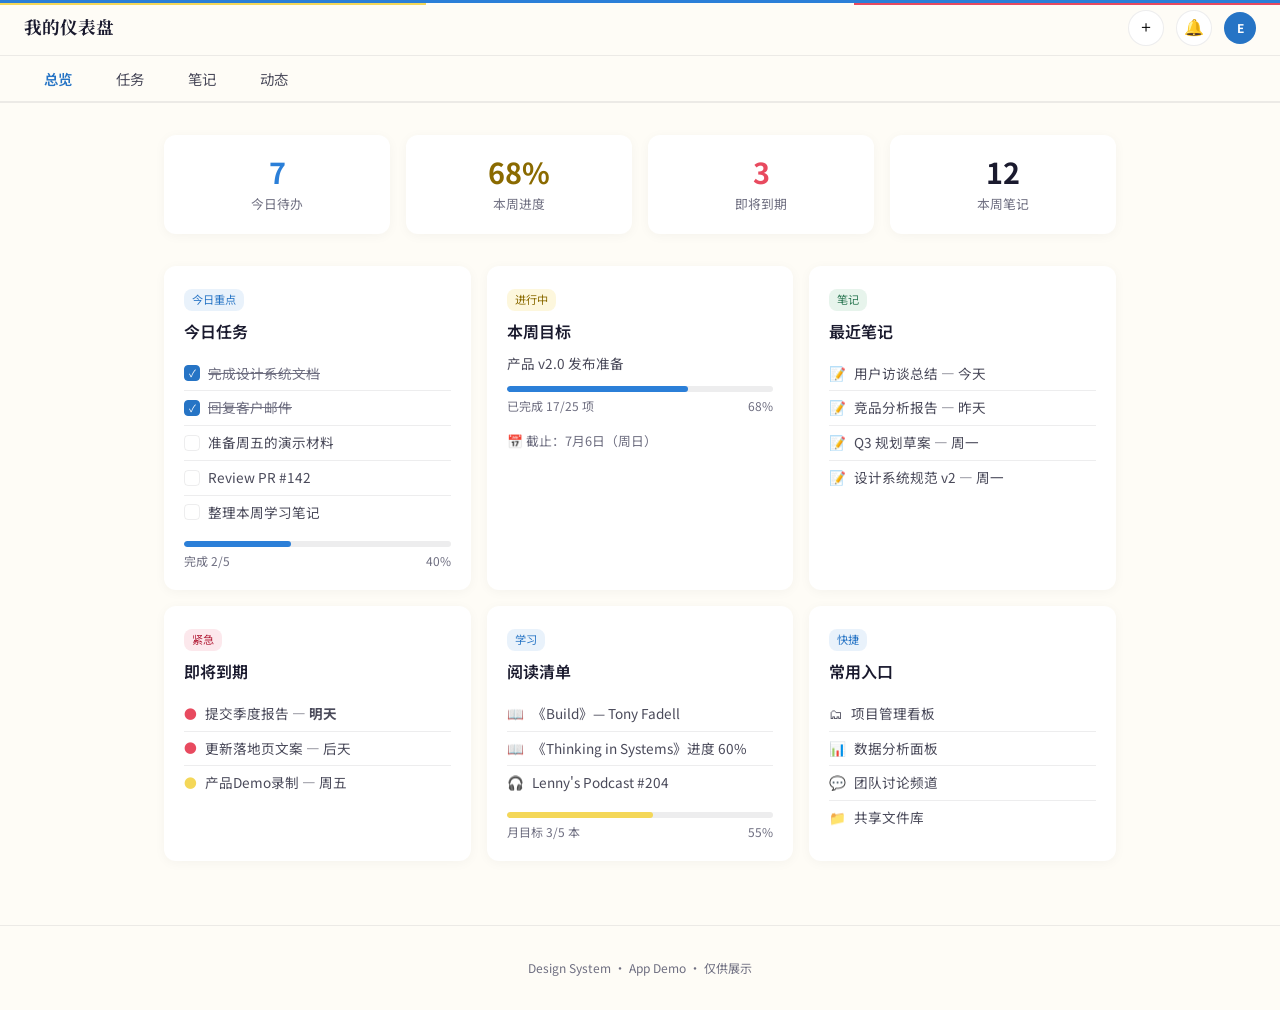
==== commit dfd89d98: "feat(design-system): 完善多主题配色与前端设计规范 - 完善 A-J 多主题色彩系统与语义化 token - 增加焦点环、减少动效和无障碍标记 - 补充公众号标题断行与英文防断词规" ====
--- a/demo-app.html
+++ b/demo-app.html
@@ -1,15 +1,15 @@
 <!DOCTYPE html>
-<html lang="zh-CN" data-palette="rose">
+<html lang="zh-CN" data-palette="A">
 <head>
   <meta charset="UTF-8">
   <meta name="viewport" content="width=device-width, initial-scale=1.0">
+  <link rel="icon" href="assets/favicon.svg" type="image/svg+xml">
   <title>个人仪表盘 — Demo</title>
   <link rel="preconnect" href="https://fonts.googleapis.com">
   <link rel="preconnect" href="https://fonts.gstatic.com" crossorigin>
   <link href="https://fonts.googleapis.com/css2?family=Noto+Sans+SC:wght@400;500;700&family=Noto+Serif+SC:wght@700&display=swap" rel="stylesheet">
   <link rel="stylesheet" href="assets/palettes.css">
-  <style>
-    /* === CSS变量 === */
+<style>
 
     *, *::before, *::after { box-sizing: border-box; margin: 0; padding: 0; }
 
@@ -22,7 +22,7 @@
     }
 
     ::selection {
-      background: var(--brand-accent);
+      background: var(--highlight);
       color: var(--ink);
     }
 
@@ -34,7 +34,7 @@
       left: 0;
       right: 0;
       height: 3px;
-      background: var(--brand-primary);
+      background: var(--brand);
       z-index: 9999;
     }
     body::after {
@@ -44,7 +44,7 @@
       left: 0;
       width: 33.3%;
       height: 2px;
-      background: var(--brand-accent);
+      background: var(--highlight);
       z-index: 9999;
     }
     .tricolor-red {
@@ -53,7 +53,7 @@
       right: 0;
       width: 33.3%;
       height: 2px;
-      background: var(--brand-pop);
+      background: var(--pop);
       z-index: 9999;
       pointer-events: none;
     }
@@ -99,17 +99,24 @@
     }
 
     .btn-icon:hover {
-      border-color: var(--brand-primary);
-      color: var(--brand-primary);
+      border-color: var(--brand-border);
+      color: var(--brand-text);
+    }
+
+    .btn-icon:focus-visible,
+    .tab:focus-visible,
+    .modal-close:focus-visible,
+    .btn-primary:focus-visible {
+      outline: 2px solid var(--brand);
+      outline-offset: 3px;
     }
 
     .avatar {
       width: 32px;
       height: 32px;
       border-radius: 50%;
-      /* 深底而非中间调：32px 圆内的字号算小字，中间调只保证大字（见门槛表）。 */
-      background: var(--brand-primary-deep);
-      color: var(--cream);
+      background: var(--brand-surface);
+      color: var(--on-brand);
       display: flex;
       align-items: center;
       justify-content: center;
@@ -122,7 +129,7 @@
       display: flex;
       gap: 4px;
       overflow-x: auto;
-      border-bottom: 2px solid var(--border-strong);
+      border-bottom: 2px solid var(--border);
       padding: 0 1.5rem;
       background: var(--cream);
       position: sticky;
@@ -145,8 +152,8 @@
     }
 
     .tab.active {
-      border-bottom-color: var(--brand-primary-deep);
-      color: var(--brand-primary-deep);
+      border-bottom-color: var(--brand);
+      color: var(--brand-text);
       font-weight: 600;
     }
 
@@ -184,9 +191,9 @@
       line-height: 1.2;
     }
 
-    .stat-card .stat-number.blue { color: var(--brand-primary); }
-    .stat-card .stat-number.yellow { color: var(--brand-accent-ink); }
-    .stat-card .stat-number.red { color: var(--brand-pop); }
+    .stat-card .stat-number.blue { color: var(--brand); }
+    .stat-card .stat-number.yellow { color: var(--warning); }
+    .stat-card .stat-number.red { color: var(--danger); }
 
     .stat-card .stat-label {
       font-size: 0.8rem;
@@ -231,26 +238,24 @@
       padding: 2px 8px;
       border-radius: 8px;
       font-size: 0.7rem;
-      background: rgba(var(--brand-primary-rgb), .1);
-      color: var(--brand-primary-deep);
+      background: rgba(var(--brand-rgb), .1);
+      color: var(--brand-text);
       margin-bottom: 0.5rem;
     }
 
     .card-badge.yellow {
-      background: rgba(var(--brand-accent-rgb), .2);
-      color: var(--brand-accent-ink);
+      background: rgba(var(--highlight-rgb), .2);
+      color: var(--warning);
     }
 
     .card-badge.red {
-      background: rgba(var(--brand-pop-rgb), .1);
-      color: var(--brand-pop-deep);
-    }
-
-    /* 「笔记」这类中性状态没有第四个品牌色可用 —— 配色系统只有三个彩色令牌。
-       与其为 10 套配色各发明一个绿，不如用墨色，既克制也不撒谎。 */
+      background: var(--danger-soft);
+      color: var(--danger-strong);
+    }
+
     .card-badge.green {
-      background: rgba(var(--ink-rgb), .07);
-      color: var(--ink-light);
+      background: var(--success-soft);
+      color: var(--success);
     }
 
     /* === 卡片内列表 === */
@@ -282,15 +287,14 @@
     }
 
     .card-list .check.done {
-      /* 同上：10px 的 ✓ 是小字，必须落在 *_deep 实底上。 */
-      background: var(--brand-primary-deep);
-      border-color: var(--brand-primary-deep);
+      background: var(--brand-surface);
+      border-color: var(--brand-surface);
       position: relative;
     }
 
     .card-list .check.done::after {
       content: '✓';
-      color: var(--cream);
+      color: var(--on-brand);
       font-size: 10px;
       position: absolute;
       top: 50%;
@@ -316,12 +320,12 @@
     .progress-bar .fill {
       height: 100%;
       border-radius: 3px;
-      background: var(--brand-primary);
+      background: var(--brand);
       transition: width .3s;
     }
 
-    .progress-bar .fill.yellow { background: var(--brand-accent); }
-    .progress-bar .fill.red { background: var(--brand-pop); }
+    .progress-bar .fill.yellow { background: var(--highlight); }
+    .progress-bar .fill.red { background: var(--danger); }
 
     .progress-label {
       display: flex;
@@ -364,7 +368,7 @@
       justify-content: center;
       font-size: 1.2rem;
       flex-shrink: 0;
-      background: rgba(var(--brand-primary-rgb), .08);
+      background: rgba(var(--brand-rgb), .08);
     }
 
     .list-item-body {
@@ -423,13 +427,13 @@
       width: 12px;
       height: 12px;
       border-radius: 50%;
-      background: var(--brand-primary);
+      background: var(--brand);
       flex-shrink: 0;
       margin-top: 4px;
     }
 
-    .timeline-dot.yellow { background: var(--brand-accent); }
-    .timeline-dot.red { background: var(--brand-pop); }
+    .timeline-dot.yellow { background: var(--highlight); }
+    .timeline-dot.red { background: var(--danger); }
 
     .timeline-body {
       flex: 1;
@@ -476,6 +480,7 @@
     }
 
     .modal-content {
+      position: relative;
       background: var(--cream);
       border-radius: 16px;
       padding: 2rem;
@@ -483,7 +488,6 @@
       width: 90%;
       max-height: 80vh;
       overflow-y: auto;
-      position: relative;
     }
 
     .modal-close {
@@ -524,14 +528,14 @@
 
     .app-input:focus {
       outline: none;
-      border-color: var(--brand-primary);
-      box-shadow: 0 0 0 3px rgba(var(--brand-primary-rgb), .1);
+      border-color: var(--brand-border);
+      box-shadow: 0 0 0 3px rgba(var(--brand-rgb), .1);
     }
 
     /* === 按钮 === */
     .btn-primary {
-      background: var(--brand-primary);
-      color: var(--cream);
+      background: var(--brand-surface);
+      color: var(--on-brand);
       border: none;
       border-radius: 8px;
       padding: 10px 20px;
@@ -574,25 +578,25 @@
   <header class="app-header">
     <h1>我的仪表盘</h1>
     <div class="header-actions">
-      <button class="btn-icon" onclick="openModal()" title="新建任务">＋</button>
-      <button class="btn-icon" title="通知">🔔</button>
+      <button class="btn-icon" onclick="openModal()" title="新建任务" aria-label="新建任务">＋</button>
+      <button class="btn-icon" title="通知" aria-label="通知">🔔</button>
       <div class="avatar">E</div>
     </div>
   </header>
 
   <!-- ====== Tab栏 ====== -->
-  <div class="tab-bar">
-    <button class="tab active" data-tab="tab-overview">总览</button>
-    <button class="tab" data-tab="tab-tasks">任务</button>
-    <button class="tab" data-tab="tab-notes">笔记</button>
-    <button class="tab" data-tab="tab-activity">动态</button>
+  <div class="tab-bar" role="tablist" aria-label="仪表盘视图">
+    <button class="tab active" id="tab-overview-trigger" role="tab" aria-selected="true" aria-controls="tab-overview" data-tab="tab-overview">总览</button>
+    <button class="tab" id="tab-tasks-trigger" role="tab" aria-selected="false" aria-controls="tab-tasks" data-tab="tab-tasks">任务</button>
+    <button class="tab" id="tab-notes-trigger" role="tab" aria-selected="false" aria-controls="tab-notes" data-tab="tab-notes">笔记</button>
+    <button class="tab" id="tab-activity-trigger" role="tab" aria-selected="false" aria-controls="tab-activity" data-tab="tab-activity">动态</button>
   </div>
 
   <!-- ====== 内容区 ====== -->
   <main class="app-content">
 
     <!-- Tab: 总览 -->
-    <div class="tab-content active" id="tab-overview">
+    <div class="tab-content active" id="tab-overview" role="tabpanel" aria-labelledby="tab-overview-trigger">
 
       <!-- 统计数据 -->
       <div class="stats-row">
@@ -649,10 +653,10 @@
           <span class="card-badge green">笔记</span>
           <h3>最近笔记</h3>
           <ul class="card-list">
-            <li><span style="color: var(--brand-primary);">📝</span> 用户访谈总结 — 今天</li>
-            <li><span style="color: var(--brand-primary);">📝</span> 竞品分析报告 — 昨天</li>
-            <li><span style="color: var(--brand-primary);">📝</span> Q3 规划草案 — 周一</li>
-            <li><span style="color: var(--brand-primary);">📝</span> 设计系统规范 v2 — 周一</li>
+            <li><span style="color: var(--brand-text);">📝</span> 用户访谈总结 — 今天</li>
+            <li><span style="color: var(--brand-text);">📝</span> 竞品分析报告 — 昨天</li>
+            <li><span style="color: var(--brand-text);">📝</span> Q3 规划草案 — 周一</li>
+            <li><span style="color: var(--brand-text);">📝</span> 设计系统规范 v2 — 周一</li>
           </ul>
         </div>
 
@@ -662,15 +666,15 @@
           <h3>即将到期</h3>
           <ul class="card-list">
             <li>
-              <span aria-hidden="true" style="color: var(--brand-pop-deep); font-size: 0.8rem;">●</span>
+              <span style="color: var(--danger); font-size: 0.8rem;">●</span>
               <span>提交季度报告 — <strong>明天</strong></span>
             </li>
             <li>
-              <span aria-hidden="true" style="color: var(--brand-pop-deep); font-size: 0.8rem;">●</span>
+              <span style="color: var(--danger); font-size: 0.8rem;">●</span>
               <span>更新落地页文案 — 后天</span>
             </li>
             <li>
-              <span aria-hidden="true" style="color: var(--brand-accent-ink); font-size: 0.8rem;">●</span>
+              <span style="color: var(--highlight); font-size: 0.8rem;">●</span>
               <span>产品Demo录制 — 周五</span>
             </li>
           </ul>
@@ -705,7 +709,7 @@
     </div>
 
     <!-- Tab: 任务 -->
-    <div class="tab-content" id="tab-tasks">
+    <div class="tab-content" id="tab-tasks" role="tabpanel" aria-labelledby="tab-tasks-trigger">
       <div class="section-title">进行中 · 5项</div>
       <div class="list-view">
         <div class="list-item">
@@ -772,7 +776,7 @@
     </div>
 
     <!-- Tab: 笔记 -->
-    <div class="tab-content" id="tab-notes">
+    <div class="tab-content" id="tab-notes" role="tabpanel" aria-labelledby="tab-notes-trigger">
       <div class="section-title">最近笔记</div>
       <div class="card-grid">
         <div class="app-card">
@@ -815,7 +819,7 @@
     </div>
 
     <!-- Tab: 动态 -->
-    <div class="tab-content" id="tab-activity">
+    <div class="tab-content" id="tab-activity" role="tabpanel" aria-labelledby="tab-activity-trigger">
       <div class="section-title">今日动态</div>
       <div class="app-card" style="margin-bottom: 2rem;">
         <div class="timeline">
@@ -893,10 +897,10 @@
   </footer>
 
   <!-- ====== Modal: 新建任务 ====== -->
-  <div class="modal-overlay" id="modal">
-    <div class="modal-content">
-      <button class="modal-close" onclick="closeModal()">×</button>
-      <h2>新建任务</h2>
+  <div class="modal-overlay" id="modal" aria-hidden="true">
+    <div class="modal-content" role="dialog" aria-modal="true" aria-labelledby="modal-title">
+      <button class="modal-close" onclick="closeModal()" aria-label="关闭新建任务窗口">×</button>
+      <h2 id="modal-title">新建任务</h2>
       <input class="app-input" type="text" placeholder="任务名称">
       <input class="app-input" type="text" placeholder="截止日期（如 7月10日）">
       <textarea class="app-input" rows="3" placeholder="备注说明（可选）" style="resize: vertical;"></textarea>
@@ -909,27 +913,67 @@
   <!-- ====== JS ====== -->
   <script>
     // Tab切换
-    document.querySelectorAll('.tab').forEach(tab => {
-      tab.addEventListener('click', () => {
-        document.querySelectorAll('.tab').forEach(t => t.classList.remove('active'));
-        document.querySelectorAll('.tab-content').forEach(c => c.classList.remove('active'));
-        tab.classList.add('active');
-        document.getElementById(tab.dataset.tab).classList.add('active');
+    const tabs = [...document.querySelectorAll('.tab')];
+    const modal = document.getElementById('modal');
+    let lastFocusedElement = null;
+
+    function activateTab(tab) {
+      tabs.forEach(t => {
+        const isActive = t === tab;
+        t.classList.toggle('active', isActive);
+        t.setAttribute('aria-selected', String(isActive));
+      });
+      document.querySelectorAll('.tab-content').forEach(content => {
+        content.classList.toggle('active', content.id === tab.dataset.tab);
+      });
+    }
+
+    tabs.forEach(tab => {
+      tab.addEventListener('click', () => activateTab(tab));
+      tab.addEventListener('keydown', event => {
+        const index = tabs.indexOf(tab);
+        const nextIndex = event.key === 'ArrowRight' || event.key === 'ArrowDown'
+          ? (index + 1) % tabs.length
+          : event.key === 'ArrowLeft' || event.key === 'ArrowUp'
+            ? (index - 1 + tabs.length) % tabs.length
+            : event.key === 'Home'
+              ? 0
+              : event.key === 'End'
+                ? tabs.length - 1
+                : -1;
+        if (nextIndex < 0) return;
+        event.preventDefault();
+        tabs[nextIndex].focus();
+        activateTab(tabs[nextIndex]);
       });
     });
 
     // Modal
     function openModal() {
-      document.getElementById('modal').classList.add('active');
+      lastFocusedElement = document.activeElement;
+      modal.classList.add('active');
+      modal.setAttribute('aria-hidden', 'false');
+      requestAnimationFrame(() => {
+        const firstControl = modal.querySelector('input, textarea, select, button');
+        firstControl?.focus();
+      });
     }
     function closeModal() {
-      document.getElementById('modal').classList.remove('active');
+      modal.classList.remove('active');
+      modal.setAttribute('aria-hidden', 'true');
+      if (lastFocusedElement instanceof HTMLElement && document.contains(lastFocusedElement)) {
+        lastFocusedElement.focus();
+      }
+      lastFocusedElement = null;
     }
 
     // 点击 overlay 关闭
-    document.getElementById('modal').addEventListener('click', (e) => {
+    modal.addEventListener('click', (e) => {
       if (e.target === e.currentTarget) closeModal();
     });
+    document.addEventListener('keydown', event => {
+      if (event.key === 'Escape' && modal.classList.contains('active')) closeModal();
+    });
   </script>
 
 </body>
--- a/assets/palettes.css
+++ b/assets/palettes.css
@@ -1,235 +1,226 @@
-/* ═══════════════════════════════════════════════════════════════════════════
-   mydesign-system · 配色系统（A–E 五套，可切换）
-
-   切换方式 —— 改 <html> 上一个属性就够了：
-       <html lang="zh-CN" data-palette="c">
-   a=原色(默认) b=松墨 c=陶土 d=梅子 e=山墨
-
-   三层结构，页面只认第 2 层：
-     第 1 层  --p-*        五套配色的色值表。只有这里写十六进制。
-     第 2 层  --brand-* 等  语义令牌 + 兼容别名。所有页面 CSS 引用这一层。
-     第 3 层  全局细节      ::selection / :focus-visible / 减少动效。
-
-   为什么要两层：--blue / --yellow / --red 是「颜色名」，语义和色值绑死了 ——
-   配色 B 的主色是墨绿，还叫 --blue 就荒谬。加一层间接之后，仓库里现存的
-   200+ 处 var(--blue) 一处都不用改，照样跟着配色走。
-
-   注释里的数字是实测 WCAG 对比度。每套配色都过同一组 16 项门槛，
-   所以换配色只换性格、不换可读性。数值不是估的，是 palette_tools 算的。
-   ═══════════════════════════════════════════════════════════════════════════ */
-
-
-/* ── 第 1 层 · 五套配色色值表 ──────────────────────────────────────── */
-
-/* A · 原色 — Cobalt & Butter   日常首选 · 教程 · 科普   气质：明亮、亲和、可信赖 */
+/*
+ * Design System palettes
+ *
+ * A is the original blue / yellow / red system. It is the fallback theme so
+ * existing pages keep their established visual language. B-J are optional
+ * coordinated themes. Components should use semantic roles, never a palette
+ * letter or a raw color value.
+ *
+ * The RGB channels are intentionally comma separated: rgba(var(--*-rgb), a)
+ * is understood by browsers and by the html2canvas version used by cards.
+ */
+
+/* A - Classic: the established product palette */
 :root,
-[data-palette="a"] {
-  --p-name: "A · 原色";
-
-  --p-primary:       #2B7FD8;  /* 3.99 on cream */
-  --p-primary-deep:  #1E5BA8;  /* 6.57 on cream */
-  --p-primary-soft:  #E2EEFE;  /* 主色浅底 */
-  --p-accent:        #F4D758;  /* ink on it 11.95 */
-  --p-accent-soft:   #FFF3CD;  /* 强调浅底 */
-  --p-accent-ink:    #78671B;  /* 5.05 on accent-soft */
-  --p-pop:           #E84A5F;  /* 3.67 on cream */
-  --p-pop-deep:      #BF2A44;  /* 5.64 on cream */
-  --p-cream:         #FEFCF6;  /* 页面底色 */
-  --p-cream-dark:    #FAF6EB;  /* 深一档色带 */
-  --p-card:          #FFFEFC;  /* 卡片底色 */
-  --p-ink:           #1A1A2E;  /* 16.63 on cream */
-  --p-ink-light:     #4A4A5A;  /* 8.46 on cream */
-  --p-ink-faint:     #6D6E7E;  /* 4.89 on cream / 4.65 on cream-dark */
-  --p-dark-panel:    #151821;  /* cream on it 17.28 */
-  --p-dark-panel-2:  #292B3C;  /* 面板次层 */
-
-  --p-ink-rgb:       26, 26, 46;
-  --p-primary-rgb:   43, 127, 216;
-  --p-accent-rgb:    244, 215, 88;
-  --p-pop-rgb:       232, 74, 95;
-}
-
-/* B · 松墨 — Ink Pine   长文 · 读书笔记 · 复盘   气质：文人、沉静、耐看 */
-[data-palette="b"] {
-  --p-name: "B · 松墨";
-
-  --p-primary:       #35774B;  /* 5.26 on cream */
-  --p-primary-deep:  #175830;  /* 8.27 on cream */
-  --p-primary-soft:  #DFF3E3;  /* 主色浅底 */
-  --p-accent:        #EEBC5D;  /* ink on it 9.40 */
-  --p-accent-soft:   #FEEED4;  /* 强调浅底 */
-  --p-accent-ink:    #846015;  /* 5.02 on accent-soft */
-  --p-pop:           #D15A42;  /* 3.90 on cream */
-  --p-pop-deep:      #AA3C27;  /* 6.05 on cream */
-  --p-cream:         #FEFCF6;  /* 页面底色 */
-  --p-cream-dark:    #F7F1E3;  /* 深一档色带 */
-  --p-card:          #FFFEFC;  /* 卡片底色 */
-  --p-ink:           #19211C;  /* 16.05 on cream */
-  --p-ink-light:     #454E48;  /* 8.40 on cream */
-  --p-ink-faint:     #646E68;  /* 5.15 on cream / 4.69 on cream-dark */
-  --p-dark-panel:    #0F1C15;  /* cream on it 17.10 */
-  --p-dark-panel-2:  #223028;  /* 面板次层 */
-
-  --p-ink-rgb:       25, 33, 28;
-  --p-primary-rgb:   53, 119, 75;
-  --p-accent-rgb:    238, 188, 93;
-  --p-pop-rgb:       209, 90, 66;
-}
-
-/* C · 陶土 — Terracotta   作品集 · 生活方式 · 活动页   气质：手作、温暖、土陶质感 */
-[data-palette="c"] {
-  --p-name: "C · 陶土";
-
-  --p-primary:       #B35630;  /* 4.78 on cream */
-  --p-primary-deep:  #8E3912;  /* 7.47 on cream */
-  --p-primary-soft:  #FEE8DF;  /* 主色浅底 */
-  --p-accent:        #ECD06E;  /* ink on it 10.83 */
-  --p-accent-soft:   #FDF1C5;  /* 强调浅底 */
-  --p-accent-ink:    #7A6514;  /* 5.02 on accent-soft */
-  --p-pop:           #348979;  /* 4.10 on cream */
-  --p-pop-deep:      #16695A;  /* 6.40 on cream */
-  --p-cream:         #FFFCF5;  /* 页面底色 */
-  --p-cream-dark:    #F9F1E0;  /* 深一档色带 */
-  --p-card:          #FFFEFC;  /* 卡片底色 */
-  --p-ink:           #271D18;  /* 16.07 on cream */
-  --p-ink-light:     #564942;  /* 8.44 on cream */
-  --p-ink-faint:     #786961;  /* 5.13 on cream / 4.68 on cream-dark */
-  --p-dark-panel:    #241710;  /* cream on it 17.01 */
-  --p-dark-panel-2:  #382921;  /* 面板次层 */
-
-  --p-ink-rgb:       39, 29, 24;
-  --p-primary-rgb:   179, 86, 48;
-  --p-accent-rgb:    236, 208, 110;
-  --p-pop-rgb:       52, 137, 121;
-}
-
-/* D · 梅子 — Mulberry & Honey   个人主页 · 分享会 · 图文卡片   气质：柔和有格调、不甜 */
-[data-palette="d"] {
-  --p-name: "D · 梅子";
-
-  --p-primary:       #87486D;  /* 6.45 on cream */
-  --p-primary-deep:  #652D4F;  /* 10.04 on cream */
-  --p-primary-soft:  #F9E7F0;  /* 主色浅底 */
-  --p-accent:        #FCCC69;  /* ink on it 10.95 */
-  --p-accent-soft:   #FEEFD2;  /* 强调浅底 */
-  --p-accent-ink:    #826114;  /* 5.04 on accent-soft */
-  --p-pop:           #5F8041;  /* 4.41 on cream */
-  --p-pop-deep:      #426126;  /* 6.91 on cream */
-  --p-cream:         #FFFCF6;  /* 页面底色 */
-  --p-cream-dark:    #F8F1E3;  /* 深一档色带 */
-  --p-card:          #FFFEFC;  /* 卡片底色 */
-  --p-ink:           #271C23;  /* 16.06 on cream */
-  --p-ink-light:     #53494F;  /* 8.43 on cream */
-  --p-ink-faint:     #756971;  /* 5.11 on cream / 4.65 on cream-dark */
-  --p-dark-panel:    #24151D;  /* cream on it 17.09 */
-  --p-dark-panel-2:  #37272F;  /* 面板次层 */
-
-  --p-ink-rgb:       39, 28, 35;
-  --p-primary-rgb:   135, 72, 109;
-  --p-accent-rgb:    252, 204, 105;
-  --p-pop-rgb:       95, 128, 65;
-}
-
-/* E · 山墨 — Sumi & Vermilion   作品集 · 观点长文 · 高级感   气质：极简编辑感、印刷味最重 */
-[data-palette="e"] {
-  --p-name: "E · 山墨";
-
-  --p-primary:       #3C352E;  /* 11.76 on cream */
-  --p-primary-deep:  #221B15;  /* 16.57 on cream */
-  --p-primary-soft:  #F9EADB;  /* 主色浅底 */
-  --p-accent:        #E5CCA6;  /* ink on it 10.57 */
-  --p-accent-soft:   #FEEED7;  /* 强调浅底 */
-  --p-accent-ink:    #81612E;  /* 5.00 on accent-soft */
-  --p-pop:           #C8482F;  /* 4.63 on cream */
-  --p-pop-deep:      #A12911;  /* 7.21 on cream */
-  --p-cream:         #FEFCF6;  /* 页面底色 */
-  --p-cream-dark:    #F8F1E2;  /* 深一档色带 */
-  --p-card:          #FFFEFC;  /* 卡片底色 */
-  --p-ink:           #221F1A;  /* 16.00 on cream */
-  --p-ink-light:     #504B46;  /* 8.40 on cream */
-  --p-ink-faint:     #716B65;  /* 5.13 on cream / 4.68 on cream-dark */
-  --p-dark-panel:    #1F1812;  /* cream on it 17.09 */
-  --p-dark-panel-2:  #322B24;  /* 面板次层 */
-
-  --p-ink-rgb:       34, 31, 26;
-  --p-primary-rgb:   60, 53, 46;
-  --p-accent-rgb:    229, 204, 166;
-  --p-pop-rgb:       200, 72, 47;
-}
-
-/* ── 第 2 层 · 语义令牌 ────────────────────────────────────────────────
-   页面里请只用这一层。想换配色就改 <html data-palette>，别改这里。   */
-:root {
-  /* 主色 60% */
-  --brand-primary:      var(--p-primary);        /* 大标题 / 装饰 / 色块 */
-  --brand-primary-deep: var(--p-primary-deep);   /* 正文链接 / 小字 / 按钮底 */
-  --brand-primary-soft: var(--p-primary-soft);   /* pill / 浅色块 */
-
-  /* 强调 30% */
-  --brand-accent:      var(--p-accent);          /* 高亮 / badge / 连接线 */
-  --brand-accent-soft: var(--p-accent-soft);     /* 荧光笔 / 标签底 */
-  --brand-accent-ink:  var(--p-accent-ink);      /* 只用在 accent-soft 浅底上 */
-
-  /* 点缀 10% */
-  --brand-pop:      var(--p-pop);                /* CTA / 下划线 */
-  --brand-pop-deep: var(--p-pop-deep);           /* 点缀色当小字用 */
-
-  /* 纸面 */
-  --cream:      var(--p-cream);
-  --cream-dark: var(--p-cream-dark);
-  --card-bg:    var(--p-card);
-
-  /* 文字 */
-  --ink:       var(--p-ink);
-  --ink-light: var(--p-ink-light);
-  --ink-faint: var(--p-ink-faint);
-
-  /* 深色面板 */
-  --dark-panel:   var(--p-dark-panel);
-  --dark-panel-2: var(--p-dark-panel-2);
-
-  /* RGB 三元组 —— 半透明色块用：rgba(var(--brand-primary-rgb), .08) */
-  --ink-rgb:           var(--p-ink-rgb);
-  --brand-primary-rgb: var(--p-primary-rgb);
-  --brand-accent-rgb:  var(--p-accent-rgb);
-  --brand-pop-rgb:     var(--p-pop-rgb);
-
-  /* 描边 / 焦点 / 荧光笔 —— 跟随 ink 色相，不用死灰 */
-  --border:        rgba(var(--p-ink-rgb), .09);
-  --border-strong: rgba(var(--p-ink-rgb), .16);
-  --focus-ring:    var(--brand-primary-deep);
-  --highlighter:   linear-gradient(transparent 60%, var(--brand-accent) 60%);
-
-  /* 兼容别名 —— 老代码继续用颜色名，零改动。一个旧变量都没删。 */
-  --blue:        var(--brand-primary);
-  --blue-deep:   var(--brand-primary-deep);
-  --yellow:      var(--brand-accent);
-  --yellow-soft: var(--brand-accent-soft);
-  --red:         var(--brand-pop);
-}
-
-
-/* ── 第 3 层 · 全局细节 ──────────────────────────────────────────────── */
-
-/* brand-dna 要求的选中态：黄底 + 深字，不用浏览器默认的蓝 */
-::selection { background: var(--brand-accent); color: var(--ink); }
-
-/* 键盘焦点环。原来全仓库 0 处 :focus-visible —— 键盘用户看不到自己在哪。
-   用品牌深色而不是浏览器默认蓝框，跟着配色走。 */
+[data-palette="A"] {
+  --brand: #2B7FD8;
+  --brand-deep: #1E5BA8;
+  --brand-tint: #6FA9E6;
+  --brand-rgb: 43, 127, 216;
+  --highlight: #F4D758;
+  --highlight-soft: #FFF3CD;
+  --highlight-rgb: 244, 215, 88;
+  --pop: #E84A5F;
+  --pop-deep: #C93449;
+  --pop-soft: #FCE8EC;
+  --pop-rgb: 232, 74, 95;
+  --cream: #FEFCF6;
+  --cream-dark: #FAF6EB;
+  --ink: #1A1A2E;
+  --ink-light: #4A4A5A;
+  --ink-faint: #6E6E80;
+  --ink-rgb: 26, 26, 46;
+  --dark-panel: #151821;
+  --card-bg: #FFFFFF;
+  --preview-bg: #FFF8E1;
+  --border: rgba(26, 26, 46, .08);
+  --hairline: rgba(26, 26, 46, .06);
+  --on-brand: #FFFFFF;
+  --on-highlight: var(--ink);
+  --on-pop: #FFFFFF;
+  --on-dark: #FFFFFF;
+  --on-dark-dim: #C9CBD4;
+}
+
+/* B - Ink Blue: restrained blue with cherry accents */
+[data-palette="B"] {
+  --brand: #33548A; --brand-deep: #233C68; --brand-tint: #6F95CC; --brand-rgb: 51, 84, 138;
+  --highlight: #F6C9D3; --highlight-soft: #FDEFF2; --highlight-rgb: 246, 201, 211;
+  --pop: #C0395C; --pop-deep: #922B46; --pop-soft: #FBE7EC; --pop-rgb: 192, 57, 92;
+  --cream: #FCFAF7; --cream-dark: #F2EDE9; --ink: #20222F; --ink-light: #4A4E63; --ink-faint: #626878; --ink-rgb: 32, 34, 47;
+  --dark-panel: #181C2A; --card-bg: #FEFCFB; --preview-bg: #F9F2F4;
+  --border: rgba(32, 34, 47, .11); --hairline: rgba(32, 34, 47, .06);
+  --on-brand: #FFFFFF; --on-highlight: var(--ink); --on-pop: #FFFFFF; --on-dark: #FFFFFF; --on-dark-dim: #C9CBD4;
+}
+
+/* C - Mulberry: editorial berry, peach and pine */
+[data-palette="C"] {
+  --brand: #7A3560; --brand-deep: #5B2349; --brand-tint: #BD669C; --brand-rgb: 122, 53, 96;
+  --highlight: #F7CDA9; --highlight-soft: #FCEBDC; --highlight-rgb: 247, 205, 169;
+  --pop: #2F6B63; --pop-deep: #21504A; --pop-soft: #E6F2EF; --pop-rgb: 47, 107, 99;
+  --cream: #FDF9F6; --cream-dark: #F6EDE9; --ink: #291C2B; --ink-light: #55414F; --ink-faint: #70606C; --ink-rgb: 41, 28, 43;
+  --dark-panel: #221527; --card-bg: #FEFCFA; --preview-bg: #FBF0E6;
+  --border: rgba(41, 28, 43, .11); --hairline: rgba(41, 28, 43, .06);
+  --on-brand: #FFFFFF; --on-highlight: var(--ink); --on-pop: #FFFFFF; --on-dark: #FFFFFF; --on-dark-dim: #CEC4CF;
+}
+
+/* D - Sage: quiet botanical green with berry punctuation */
+[data-palette="D"] {
+  --brand: #41684F; --brand-deep: #2E4E3A; --brand-tint: #6E9B7D; --brand-rgb: 65, 104, 79;
+  --highlight: #F4D793; --highlight-soft: #FBF1DA; --highlight-rgb: 244, 215, 147;
+  --pop: #B44761; --pop-deep: #843448; --pop-soft: #F8E7EC; --pop-rgb: 180, 71, 97;
+  --cream: #FCFBF6; --cream-dark: #F1EEE2; --ink: #1F2A22; --ink-light: #465249; --ink-faint: #5D6861; --ink-rgb: 31, 42, 34;
+  --dark-panel: #16211A; --card-bg: #FEFDFA; --preview-bg: #F7F2DE;
+  --border: rgba(31, 42, 34, .11); --hairline: rgba(31, 42, 34, .06);
+  --on-brand: #FFFFFF; --on-highlight: var(--ink); --on-pop: #FFFFFF; --on-dark: #FFFFFF; --on-dark-dim: #C8CEC9;
+}
+
+/* E - Terracotta: warm clay with a deep green counterpoint */
+[data-palette="E"] {
+  --brand: #A8452F; --brand-deep: #83301F; --brand-tint: #CF7059; --brand-rgb: 168, 69, 47;
+  --highlight: #EFCE9A; --highlight-soft: #F8EBD6; --highlight-rgb: 239, 206, 154;
+  --pop: #2F6B5B; --pop-deep: #215044; --pop-soft: #E6F1ED; --pop-rgb: 47, 107, 91;
+  --cream: #FDF8F1; --cream-dark: #F6EBDC; --ink: #2A1D18; --ink-light: #5A463D; --ink-faint: #706158; --ink-rgb: 42, 29, 24;
+  --dark-panel: #241814; --card-bg: #FEFCF8; --preview-bg: #F8EDDA;
+  --border: rgba(42, 29, 24, .11); --hairline: rgba(42, 29, 24, .06);
+  --on-brand: #FFFFFF; --on-highlight: var(--ink); --on-pop: #FFFFFF; --on-dark: #FFFFFF; --on-dark-dim: #D0C4BC;
+}
+
+/* F - Red Bean: soft rose and oat with a violet note */
+[data-palette="F"] {
+  --brand: #96545C; --brand-deep: #743E46; --brand-tint: #B3777E; --brand-rgb: 150, 84, 92;
+  --highlight: #EFD3A8; --highlight-soft: #FAF0E2; --highlight-rgb: 239, 211, 168;
+  --pop: #7D5D91; --pop-deep: #5D416D; --pop-soft: #F0EAF4; --pop-rgb: 125, 93, 145;
+  --cream: #FDFAF6; --cream-dark: #F5EDE5; --ink: #2B2124; --ink-light: #584A4D; --ink-faint: #706568; --ink-rgb: 43, 33, 36;
+  --dark-panel: #251C1F; --card-bg: #FEFCFA; --preview-bg: #F8F0E5;
+  --border: rgba(43, 33, 36, .11); --hairline: rgba(43, 33, 36, .06);
+  --on-brand: #FFFFFF; --on-highlight: var(--ink); --on-pop: #FFFFFF; --on-dark: #FFFFFF; --on-dark-dim: #D0C6C8;
+}
+
+/* G - Orchid: orchid and cream gold with a vermilion spark */
+[data-palette="G"] {
+  --brand: #8A2F84; --brand-deep: #662061; --brand-tint: #C356BC; --brand-rgb: 138, 47, 132;
+  --highlight: #F7DEA4; --highlight-soft: #FAF1DE; --highlight-rgb: 247, 222, 164;
+  --pop: #BF4436; --pop-deep: #913128; --pop-soft: #FBE9E6; --pop-rgb: 191, 68, 54;
+  --cream: #FDFBF9; --cream-dark: #F7F1EB; --ink: #2D1D2C; --ink-light: #594057; --ink-faint: #746174; --ink-rgb: 45, 29, 44;
+  --dark-panel: #221321; --card-bg: #FEFDFC; --preview-bg: #FAF1DF;
+  --border: rgba(45, 29, 44, .11); --hairline: rgba(45, 29, 44, .06);
+  --on-brand: #FFFFFF; --on-highlight: var(--ink); --on-pop: #FFFFFF; --on-dark: #FFFFFF; --on-dark-dim: #CEC3CE;
+}
+
+/* H - Peacock: clear blue-green tempered by peach */
+[data-palette="H"] {
+  --brand: #15697C; --brand-deep: #0C4552; --brand-tint: #4EA2B5; --brand-rgb: 21, 105, 124;
+  --highlight: #F5CDB4; --highlight-soft: #FAE9DE; --highlight-rgb: 245, 205, 180;
+  --pop: #B24935; --pop-deep: #843426; --pop-soft: #F8E8E3; --pop-rgb: 178, 73, 53;
+  --cream: #FDFBF9; --cream-dark: #F7F0EB; --ink: #1D2A2D; --ink-light: #3D5156; --ink-faint: #52666B; --ink-rgb: 29, 42, 45;
+  --dark-panel: #132022; --card-bg: #FEFDFC; --preview-bg: #FAECE3;
+  --border: rgba(29, 42, 45, .11); --hairline: rgba(29, 42, 45, .06);
+  --on-brand: #FFFFFF; --on-highlight: var(--ink); --on-pop: #FFFFFF; --on-dark: #FFFFFF; --on-dark-dim: #C4D0D2;
+}
+
+/* I - Wisteria: muted violet, pale gold and rose */
+[data-palette="I"] {
+  --brand: #71519B; --brand-deep: #523776; --brand-tint: #9276B7; --brand-rgb: 113, 81, 155;
+  --highlight: #F6DC8E; --highlight-soft: #FCF3D9; --highlight-rgb: 246, 220, 142;
+  --pop: #B54070; --pop-deep: #873352; --pop-soft: #F9E7EF; --pop-rgb: 181, 64, 112;
+  --cream: #FDFBF7; --cream-dark: #F4F0EA; --ink: #241E2E; --ink-light: #4E4759; --ink-faint: #6B6675; --ink-rgb: 36, 30, 46;
+  --dark-panel: #1B1626; --card-bg: #FEFDFB; --preview-bg: #FCF3DA;
+  --border: rgba(36, 30, 46, .11); --hairline: rgba(36, 30, 46, .06);
+  --on-brand: #FFFFFF; --on-highlight: var(--ink); --on-pop: #FFFFFF; --on-dark: #FFFFFF; --on-dark-dim: #CBC5D2;
+}
+
+/* J - Coral: bright coral, honey and peacock green */
+[data-palette="J"] {
+  --brand: #C33D46; --brand-deep: #9E2E38; --brand-tint: #D46E74; --brand-rgb: 195, 61, 70;
+  --highlight: #FBD97C; --highlight-soft: #FEF2D3; --highlight-rgb: 251, 217, 124;
+  --pop: #2C7967; --pop-deep: #1D594B; --pop-soft: #E6F2EE; --pop-rgb: 44, 121, 103;
+  --cream: #FEFAF5; --cream-dark: #F9EEE3; --ink: #2A1C1C; --ink-light: #57433F; --ink-faint: #71625D; --ink-rgb: 42, 28, 28;
+  --dark-panel: #241615; --card-bg: #FEFCFA; --preview-bg: #FEF1D4;
+  --border: rgba(42, 28, 28, .11); --hairline: rgba(42, 28, 28, .06);
+  --on-brand: #FFFFFF; --on-highlight: var(--ink); --on-pop: #FFFFFF; --on-dark: #FFFFFF; --on-dark-dim: #D0C4C0;
+}
+
+/*
+ * Semantic roles stay on the themed element so nested previews and scoped
+ * themes resolve against their own palette instead of inheriting palette A.
+ * B-J already pass AA with their display colors, so only A needs minimally
+ * darkened text/surface variants.
+ */
+:root,
+[data-palette] {
+  /* Semantic aliases shared with newer templates. Keep the original roles
+     above as the source-compatible API while giving new work clearer names. */
+  --brand-primary: var(--brand);
+  --brand-primary-deep: var(--brand-deep);
+  --brand-primary-soft: var(--info-soft);
+  --brand-primary-rgb: var(--brand-rgb);
+  --brand-accent: var(--highlight);
+  --brand-accent-soft: var(--highlight-soft);
+  --brand-accent-rgb: var(--highlight-rgb);
+  --brand-pop: var(--pop);
+  --brand-pop-deep: var(--pop-deep);
+  --brand-pop-soft: var(--pop-soft);
+  --brand-pop-rgb: var(--pop-rgb);
+  --brand-text: var(--brand);
+  --brand-surface: var(--brand);
+  --brand-border: var(--brand);
+  --brand-on-dark: var(--brand-tint);
+  --pop-text: var(--pop);
+  --pop-surface: var(--pop);
+  --success: #2E7955;
+  --success-soft: #E7F4EC;
+  --warning: #8A6A00;
+  --warning-soft: #FFF4C2;
+  --danger: #E84A5F;
+  --danger-strong: #B4233C;
+  --danger-soft: #FCE8EC;
+  --info: var(--brand-text);
+  --info-soft: rgba(var(--brand-rgb), .10);
+  --border-strong: rgba(var(--ink-rgb), .16);
+  --focus-ring: var(--brand-deep);
+  --highlighter: linear-gradient(transparent 60%, var(--highlight) 60%);
+
+  /* Legacy aliases: old components remain source-compatible. */
+  --blue: var(--brand);
+  --blue-deep: var(--brand-deep);
+  --yellow: var(--highlight);
+  --yellow-soft: var(--highlight-soft);
+  --red: var(--pop);
+  --accent: var(--brand);
+  --accent-light: var(--brand-tint);
+}
+
+/* A keeps its display colors; readable roles move only as far as AA needs. */
+:root:not([data-palette]),
+[data-palette="A"] {
+  --brand-text: #2674C5;
+  --brand-surface: #2674C5;
+  --pop-text: #D43A50;
+  --pop-surface: #D43A50;
+}
+
+::selection {
+  background: var(--highlight);
+  color: var(--on-highlight);
+}
+
 :focus-visible {
   outline: 2px solid var(--focus-ring);
   outline-offset: 3px;
-  border-radius: 2px;
-}
-
-/* 尊重系统的「减少动效」。用 .01ms 而不是 none：animation-fill-mode:forwards
-   的动画如果直接禁掉，元素会卡在 opacity:0 的起始态上，整段内容消失。 */
+}
+
 @media (prefers-reduced-motion: reduce) {
-  *, *::before, *::after {
-    animation-duration: .01ms !important;
-    animation-iteration-count: 1 !important;
-    transition-duration: .01ms !important;
+  html {
     scroll-behavior: auto !important;
   }
-}
-
+
+  *,
+  *::before,
+  *::after {
+    animation-duration: 0.01ms !important;
+    animation-iteration-count: 1 !important;
+    scroll-behavior: auto !important;
+    transition-duration: 0.01ms !important;
+  }
+}
